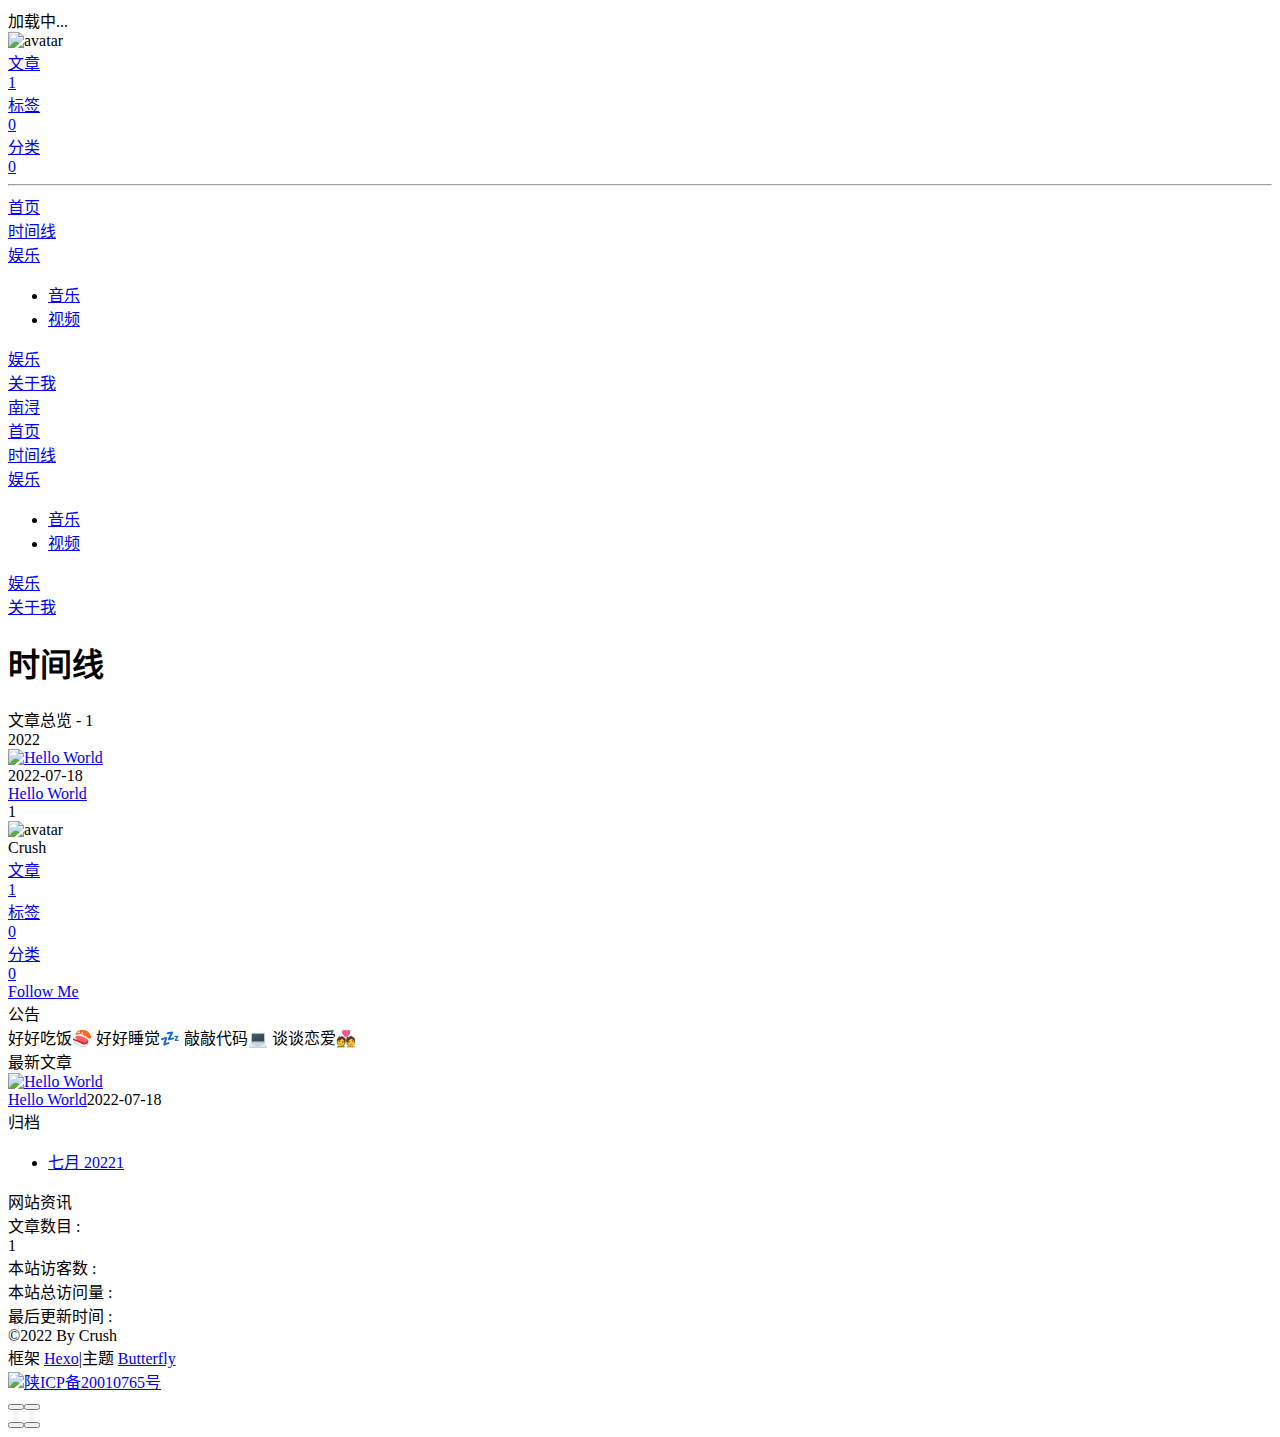
==== archives/index.html @ 68c5a0be "修改网址参数" ====
<!DOCTYPE html><html lang="zh-CN" data-theme="light"><head><meta charset="UTF-8"><meta http-equiv="X-UA-Compatible" content="IE=edge"><meta name="viewport" content="width=device-width, initial-scale=1.0, maximum-scale=1.0, user-scalable=no"><title>时间线 | 南浔</title><meta name="author" content="Crush"><meta name="copyright" content="Crush"><meta name="format-detection" content="telephone=no"><meta name="theme-color" content="#ffffff"><meta property="og:type" content="website">
<meta property="og:title" content="时间线">
<meta property="og:url" content="https://crush2020.github.io/archives/index.html">
<meta property="og:site_name" content="南浔">
<meta property="og:locale" content="zh_CN">
<meta property="og:image" content="https://crush2020.github.io/img/user.jpg">
<meta property="article:author" content="Crush">
<meta name="twitter:card" content="summary">
<meta name="twitter:image" content="https://crush2020.github.io/img/user.jpg"><link rel="shortcut icon" href="/crush.github.io/img/favicon.png"><link rel="canonical" href="https://crush2020.github.io/archives/"><link rel="preconnect" href="//cdn.jsdelivr.net"/><link rel="preconnect" href="//busuanzi.ibruce.info"/><link rel="stylesheet" href="/crush.github.io/css/index.css"><link rel="stylesheet" href="https://cdn.jsdelivr.net/npm/@fortawesome/fontawesome-free/css/all.min.css" media="print" onload="this.media='all'"><link rel="stylesheet" href="https://cdn.jsdelivr.net/npm/@fancyapps/ui/dist/fancybox.min.css" media="print" onload="this.media='all'"><script>const GLOBAL_CONFIG = { 
  root: '/crush.github.io/',
  algolia: undefined,
  localSearch: undefined,
  translate: undefined,
  noticeOutdate: undefined,
  highlight: {"plugin":"highlighjs","highlightCopy":true,"highlightLang":true,"highlightHeightLimit":false},
  copy: {
    success: '复制成功',
    error: '复制错误',
    noSupport: '浏览器不支持'
  },
  relativeDate: {
    homepage: false,
    post: false
  },
  runtime: '',
  date_suffix: {
    just: '刚刚',
    min: '分钟前',
    hour: '小时前',
    day: '天前',
    month: '个月前'
  },
  copyright: undefined,
  lightbox: 'fancybox',
  Snackbar: undefined,
  source: {
    justifiedGallery: {
      js: 'https://cdn.jsdelivr.net/npm/flickr-justified-gallery/dist/fjGallery.min.js',
      css: 'https://cdn.jsdelivr.net/npm/flickr-justified-gallery/dist/fjGallery.min.css'
    }
  },
  isPhotoFigcaption: false,
  islazyload: false,
  isAnchor: false
}</script><script id="config-diff">var GLOBAL_CONFIG_SITE = {
  title: '时间线',
  isPost: false,
  isHome: false,
  isHighlightShrink: false,
  isToc: false,
  postUpdate: '2022-07-19 15:09:48'
}</script><noscript><style type="text/css">
  #nav {
    opacity: 1
  }
  .justified-gallery img {
    opacity: 1
  }

  #recent-posts time,
  #post-meta time {
    display: inline !important
  }
</style></noscript><script>(win=>{
    win.saveToLocal = {
      set: function setWithExpiry(key, value, ttl) {
        if (ttl === 0) return
        const now = new Date()
        const expiryDay = ttl * 86400000
        const item = {
          value: value,
          expiry: now.getTime() + expiryDay,
        }
        localStorage.setItem(key, JSON.stringify(item))
      },

      get: function getWithExpiry(key) {
        const itemStr = localStorage.getItem(key)

        if (!itemStr) {
          return undefined
        }
        const item = JSON.parse(itemStr)
        const now = new Date()

        if (now.getTime() > item.expiry) {
          localStorage.removeItem(key)
          return undefined
        }
        return item.value
      }
    }
  
    win.getScript = url => new Promise((resolve, reject) => {
      const script = document.createElement('script')
      script.src = url
      script.async = true
      script.onerror = reject
      script.onload = script.onreadystatechange = function() {
        const loadState = this.readyState
        if (loadState && loadState !== 'loaded' && loadState !== 'complete') return
        script.onload = script.onreadystatechange = null
        resolve()
      }
      document.head.appendChild(script)
    })
  
      win.activateDarkMode = function () {
        document.documentElement.setAttribute('data-theme', 'dark')
        if (document.querySelector('meta[name="theme-color"]') !== null) {
          document.querySelector('meta[name="theme-color"]').setAttribute('content', '#0d0d0d')
        }
      }
      win.activateLightMode = function () {
        document.documentElement.setAttribute('data-theme', 'light')
        if (document.querySelector('meta[name="theme-color"]') !== null) {
          document.querySelector('meta[name="theme-color"]').setAttribute('content', '#ffffff')
        }
      }
      const t = saveToLocal.get('theme')
    
          if (t === 'dark') activateDarkMode()
          else if (t === 'light') activateLightMode()
        
      const asideStatus = saveToLocal.get('aside-status')
      if (asideStatus !== undefined) {
        if (asideStatus === 'hide') {
          document.documentElement.classList.add('hide-aside')
        } else {
          document.documentElement.classList.remove('hide-aside')
        }
      }
    
    const detectApple = () => {
      if(/iPad|iPhone|iPod|Macintosh/.test(navigator.userAgent)){
        document.documentElement.classList.add('apple')
      }
    }
    detectApple()
    })(window)</script><meta name="generator" content="Hexo 6.2.0"></head><body><div id="loading-box"><div class="loading-left-bg"></div><div class="loading-right-bg"></div><div class="spinner-box"><div class="configure-border-1"><div class="configure-core"></div></div><div class="configure-border-2"><div class="configure-core"></div></div><div class="loading-word">加载中...</div></div></div><div id="web_bg"></div><div id="sidebar"><div id="menu-mask"></div><div id="sidebar-menus"><div class="avatar-img is-center"><img src="/crush.github.io/img/user.jpg" onerror="onerror=null;src='/img/friend_404.gif'" alt="avatar"/></div><div class="sidebar-site-data site-data is-center"><a href="/crush.github.io/archives/"><div class="headline">文章</div><div class="length-num">1</div></a><a href="/crush.github.io/tags/"><div class="headline">标签</div><div class="length-num">0</div></a><a href="/crush.github.io/categories/"><div class="headline">分类</div><div class="length-num">0</div></a></div><hr/><div class="menus_items"><div class="menus_item"><a class="site-page" href="/crush.github.io/"><i class="fa-fw fas fa-home"></i><span> 首页</span></a></div><div class="menus_item"><a class="site-page" href="/crush.github.io/archives/"><i class="fa-fw fas fa-archive"></i><span> 时间线</span></a></div><div class="menus_item"><a class="site-page group" href="javascript:void(0);"><i class="fa-fw fas fa-list"></i><span> 娱乐</span><i class="fas fa-chevron-down"></i></a><ul class="menus_item_child"><li><a class="site-page child" href="/crush.github.io/music/"><i class="fa-fw fas fa-music"></i><span> 音乐</span></a></li><li><a class="site-page child" href="/crush.github.io/movies/"><i class="fa-fw fas fa-video"></i><span> 视频</span></a></li></ul></div><div class="menus_item"><a class="site-page" href="/crush.github.io/link/"><i class="fa-fw fas fa-link"></i><span> 娱乐</span></a></div><div class="menus_item"><a class="site-page" href="/crush.github.io/about/"><i class="fa-fw fas fa-heart"></i><span> 关于我</span></a></div></div></div></div><div class="page" id="body-wrap"><header class="not-home-page" id="page-header" style="background-image: url('/crush.github.io/img/back.jpg')"><nav id="nav"><span id="blog_name"><a id="site-name" href="/crush.github.io/">南浔</a></span><div id="menus"><div class="menus_items"><div class="menus_item"><a class="site-page" href="/crush.github.io/"><i class="fa-fw fas fa-home"></i><span> 首页</span></a></div><div class="menus_item"><a class="site-page" href="/crush.github.io/archives/"><i class="fa-fw fas fa-archive"></i><span> 时间线</span></a></div><div class="menus_item"><a class="site-page group" href="javascript:void(0);"><i class="fa-fw fas fa-list"></i><span> 娱乐</span><i class="fas fa-chevron-down"></i></a><ul class="menus_item_child"><li><a class="site-page child" href="/crush.github.io/music/"><i class="fa-fw fas fa-music"></i><span> 音乐</span></a></li><li><a class="site-page child" href="/crush.github.io/movies/"><i class="fa-fw fas fa-video"></i><span> 视频</span></a></li></ul></div><div class="menus_item"><a class="site-page" href="/crush.github.io/link/"><i class="fa-fw fas fa-link"></i><span> 娱乐</span></a></div><div class="menus_item"><a class="site-page" href="/crush.github.io/about/"><i class="fa-fw fas fa-heart"></i><span> 关于我</span></a></div></div><div id="toggle-menu"><a class="site-page"><i class="fas fa-bars fa-fw"></i></a></div></div></nav><div id="page-site-info"><h1 id="site-title">时间线</h1></div></header><main class="layout" id="content-inner"><div id="archive"><div class="article-sort-title">文章总览 - 1</div><div class="article-sort"><div class="article-sort-item year">2022</div><div class="article-sort-item"><a class="article-sort-item-img" href="/crush.github.io/2022/07/18/hello-world/" title="Hello World"><img src="/crush.github.io/img/back.jpg" alt="Hello World" onerror="this.onerror=null;this.src='/crush.github.io/img/404.jpg'"></a><div class="article-sort-item-info"><div class="article-sort-item-time"><i class="far fa-calendar-alt"></i><time class="post-meta-date-created" datetime="2022-07-18T08:01:32.953Z" title="发表于 2022-07-18 16:01:32">2022-07-18</time></div><a class="article-sort-item-title" href="/crush.github.io/2022/07/18/hello-world/" title="Hello World">Hello World</a></div></div></div><nav id="pagination"><div class="pagination"><span class="page-number current">1</span></div></nav></div><div class="aside-content" id="aside-content"><div class="card-widget card-info"><div class="is-center"><div class="avatar-img"><img src="/crush.github.io/img/user.jpg" onerror="this.onerror=null;this.src='/crush.github.io/img/friend_404.gif'" alt="avatar"/></div><div class="author-info__name">Crush</div><div class="author-info__description"></div></div><div class="card-info-data site-data is-center"><a href="/crush.github.io/archives/"><div class="headline">文章</div><div class="length-num">1</div></a><a href="/crush.github.io/tags/"><div class="headline">标签</div><div class="length-num">0</div></a><a href="/crush.github.io/categories/"><div class="headline">分类</div><div class="length-num">0</div></a></div><a id="card-info-btn" target="_blank" rel="noopener" href="https://github.com/crush2020"><i class="fab fa-github"></i><span>Follow Me</span></a></div><div class="card-widget card-announcement"><div class="item-headline"><i class="fas fa-bullhorn fa-shake"></i><span>公告</span></div><div class="announcement_content">好好吃饭🍣 好好睡觉💤 敲敲代码💻 谈谈恋爱💑</div></div><div class="sticky_layout"><div class="card-widget card-recent-post"><div class="item-headline"><i class="fas fa-history"></i><span>最新文章</span></div><div class="aside-list"><div class="aside-list-item"><a class="thumbnail" href="/crush.github.io/2022/07/18/hello-world/" title="Hello World"><img src="/crush.github.io/img/back.jpg" onerror="this.onerror=null;this.src='/crush.github.io/img/404.jpg'" alt="Hello World"/></a><div class="content"><a class="title" href="/crush.github.io/2022/07/18/hello-world/" title="Hello World">Hello World</a><time datetime="2022-07-18T08:01:32.953Z" title="发表于 2022-07-18 16:01:32">2022-07-18</time></div></div></div></div><div class="card-widget card-archives"><div class="item-headline"><i class="fas fa-archive"></i><span>归档</span></div><ul class="card-archive-list"><li class="card-archive-list-item"><a class="card-archive-list-link" href="/crush.github.io/archives/2022/07/"><span class="card-archive-list-date">七月 2022</span><span class="card-archive-list-count">1</span></a></li></ul></div><div class="card-widget card-webinfo"><div class="item-headline"><i class="fas fa-chart-line"></i><span>网站资讯</span></div><div class="webinfo"><div class="webinfo-item"><div class="item-name">文章数目 :</div><div class="item-count">1</div></div><div class="webinfo-item"><div class="item-name">本站访客数 :</div><div class="item-count" id="busuanzi_value_site_uv"><i class="fa-solid fa-spinner fa-spin"></i></div></div><div class="webinfo-item"><div class="item-name">本站总访问量 :</div><div class="item-count" id="busuanzi_value_site_pv"><i class="fa-solid fa-spinner fa-spin"></i></div></div><div class="webinfo-item"><div class="item-name">最后更新时间 :</div><div class="item-count" id="last-push-date" data-lastPushDate="2022-07-19T07:09:48.353Z"><i class="fa-solid fa-spinner fa-spin"></i></div></div></div></div></div></div></main><footer id="footer" style="background-image: url('/crush.github.io/img/back.jpg')"><div id="footer-wrap"><div class="copyright">&copy;2022 By Crush</div><div class="framework-info"><span>框架 </span><a target="_blank" rel="noopener" href="https://hexo.io">Hexo</a><span class="footer-separator">|</span><span>主题 </span><a target="_blank" rel="noopener" href="https://github.com/jerryc127/hexo-theme-butterfly">Butterfly</a></div><div class="footer_custom_text"><a target="_blank" rel="noopener" href="https://beian.miit.gov.cn/#/Integrated/index"><img class="icp-icon" src="https://g.csdnimg.cn/common/csdn-footer/images/badge.png"><span>陕ICP备20010765号</span></a></div></div></footer></div><div id="rightside"><div id="rightside-config-hide"><button id="darkmode" type="button" title="浅色和深色模式转换"><i class="fas fa-adjust"></i></button><button id="hide-aside-btn" type="button" title="单栏和双栏切换"><i class="fas fa-arrows-alt-h"></i></button></div><div id="rightside-config-show"><button id="rightside_config" type="button" title="设置"><i class="fas fa-cog fa-spin"></i></button><button id="go-up" type="button" title="回到顶部"><i class="fas fa-arrow-up"></i></button></div></div><div><script src="/crush.github.io/js/utils.js"></script><script src="/crush.github.io/js/main.js"></script><script src="https://cdn.jsdelivr.net/npm/@fancyapps/ui/dist/fancybox.umd.min.js"></script><script>var preloader = {
  endLoading: () => {
    document.body.style.overflow = 'auto';
    document.getElementById('loading-box').classList.add("loaded")
  },
  initLoading: () => {
    document.body.style.overflow = '';
    document.getElementById('loading-box').classList.remove("loaded")

  }
}
window.addEventListener('load',preloader.endLoading())</script><div class="js-pjax"></div><script id="click-show-text" src="https://cdn.jsdelivr.net/npm/butterfly-extsrc/dist/click-show-text.min.js" data-mobile="false" data-text="哈哈哈,嘻嘻嘻,嘤嘤嘤,嗡嗡嗡,喵喵喵" data-fontsize="15px" data-random="false" async="async"></script><script async data-pjax src="//busuanzi.ibruce.info/busuanzi/2.3/busuanzi.pure.mini.js"></script></div></body></html>
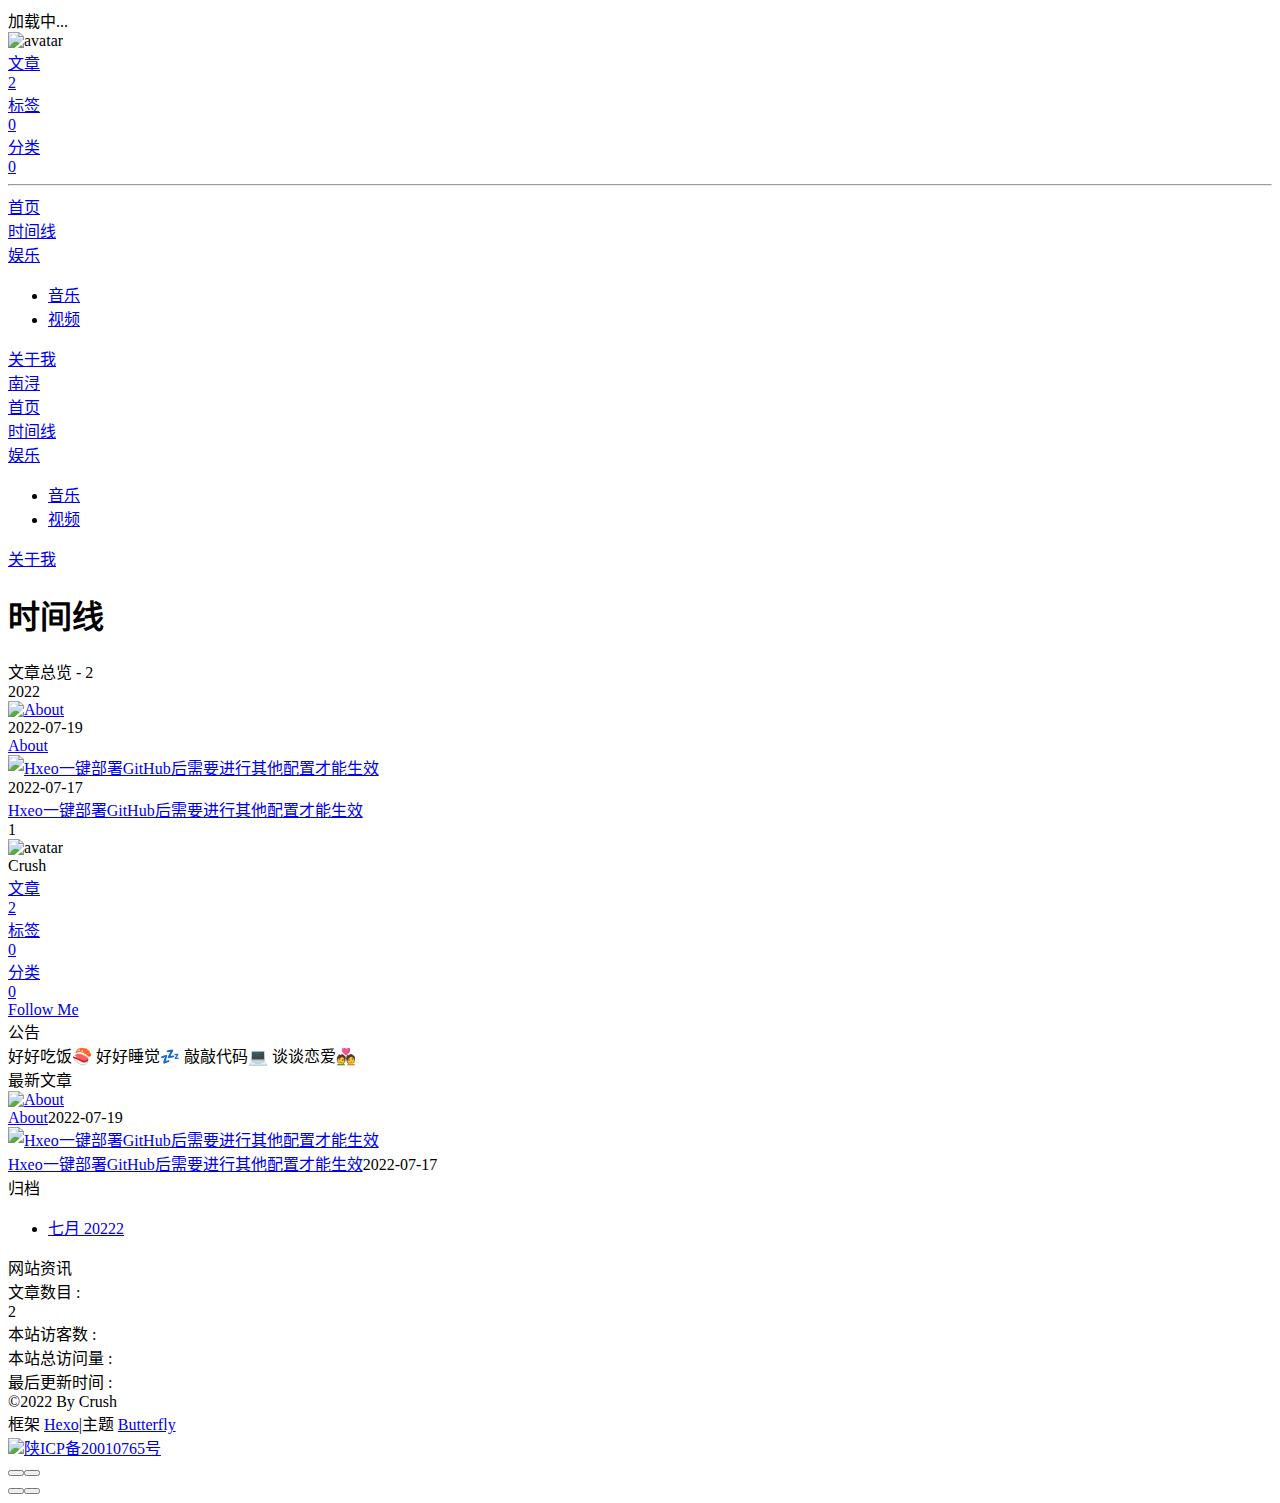
==== commit f573ad17: "修改网址参数" ====
--- a/archives/index.html
+++ b/archives/index.html
@@ -48,7 +48,7 @@
   isHome: false,
   isHighlightShrink: false,
   isToc: false,
-  postUpdate: '2022-07-19 15:09:48'
+  postUpdate: '2022-07-20 14:26:34'
 }</script><noscript><style type="text/css">
   #nav {
     opacity: 1
@@ -137,7 +137,7 @@
       }
     }
     detectApple()
-    })(window)</script><meta name="generator" content="Hexo 6.2.0"></head><body><div id="loading-box"><div class="loading-left-bg"></div><div class="loading-right-bg"></div><div class="spinner-box"><div class="configure-border-1"><div class="configure-core"></div></div><div class="configure-border-2"><div class="configure-core"></div></div><div class="loading-word">加载中...</div></div></div><div id="web_bg"></div><div id="sidebar"><div id="menu-mask"></div><div id="sidebar-menus"><div class="avatar-img is-center"><img src="/crush.github.io/img/user.jpg" onerror="onerror=null;src='/img/friend_404.gif'" alt="avatar"/></div><div class="sidebar-site-data site-data is-center"><a href="/crush.github.io/archives/"><div class="headline">文章</div><div class="length-num">1</div></a><a href="/crush.github.io/tags/"><div class="headline">标签</div><div class="length-num">0</div></a><a href="/crush.github.io/categories/"><div class="headline">分类</div><div class="length-num">0</div></a></div><hr/><div class="menus_items"><div class="menus_item"><a class="site-page" href="/crush.github.io/"><i class="fa-fw fas fa-home"></i><span> 首页</span></a></div><div class="menus_item"><a class="site-page" href="/crush.github.io/archives/"><i class="fa-fw fas fa-archive"></i><span> 时间线</span></a></div><div class="menus_item"><a class="site-page group" href="javascript:void(0);"><i class="fa-fw fas fa-list"></i><span> 娱乐</span><i class="fas fa-chevron-down"></i></a><ul class="menus_item_child"><li><a class="site-page child" href="/crush.github.io/music/"><i class="fa-fw fas fa-music"></i><span> 音乐</span></a></li><li><a class="site-page child" href="/crush.github.io/movies/"><i class="fa-fw fas fa-video"></i><span> 视频</span></a></li></ul></div><div class="menus_item"><a class="site-page" href="/crush.github.io/link/"><i class="fa-fw fas fa-link"></i><span> 娱乐</span></a></div><div class="menus_item"><a class="site-page" href="/crush.github.io/about/"><i class="fa-fw fas fa-heart"></i><span> 关于我</span></a></div></div></div></div><div class="page" id="body-wrap"><header class="not-home-page" id="page-header" style="background-image: url('/crush.github.io/img/back.jpg')"><nav id="nav"><span id="blog_name"><a id="site-name" href="/crush.github.io/">南浔</a></span><div id="menus"><div class="menus_items"><div class="menus_item"><a class="site-page" href="/crush.github.io/"><i class="fa-fw fas fa-home"></i><span> 首页</span></a></div><div class="menus_item"><a class="site-page" href="/crush.github.io/archives/"><i class="fa-fw fas fa-archive"></i><span> 时间线</span></a></div><div class="menus_item"><a class="site-page group" href="javascript:void(0);"><i class="fa-fw fas fa-list"></i><span> 娱乐</span><i class="fas fa-chevron-down"></i></a><ul class="menus_item_child"><li><a class="site-page child" href="/crush.github.io/music/"><i class="fa-fw fas fa-music"></i><span> 音乐</span></a></li><li><a class="site-page child" href="/crush.github.io/movies/"><i class="fa-fw fas fa-video"></i><span> 视频</span></a></li></ul></div><div class="menus_item"><a class="site-page" href="/crush.github.io/link/"><i class="fa-fw fas fa-link"></i><span> 娱乐</span></a></div><div class="menus_item"><a class="site-page" href="/crush.github.io/about/"><i class="fa-fw fas fa-heart"></i><span> 关于我</span></a></div></div><div id="toggle-menu"><a class="site-page"><i class="fas fa-bars fa-fw"></i></a></div></div></nav><div id="page-site-info"><h1 id="site-title">时间线</h1></div></header><main class="layout" id="content-inner"><div id="archive"><div class="article-sort-title">文章总览 - 1</div><div class="article-sort"><div class="article-sort-item year">2022</div><div class="article-sort-item"><a class="article-sort-item-img" href="/crush.github.io/2022/07/18/hello-world/" title="Hello World"><img src="/crush.github.io/img/back.jpg" alt="Hello World" onerror="this.onerror=null;this.src='/crush.github.io/img/404.jpg'"></a><div class="article-sort-item-info"><div class="article-sort-item-time"><i class="far fa-calendar-alt"></i><time class="post-meta-date-created" datetime="2022-07-18T08:01:32.953Z" title="发表于 2022-07-18 16:01:32">2022-07-18</time></div><a class="article-sort-item-title" href="/crush.github.io/2022/07/18/hello-world/" title="Hello World">Hello World</a></div></div></div><nav id="pagination"><div class="pagination"><span class="page-number current">1</span></div></nav></div><div class="aside-content" id="aside-content"><div class="card-widget card-info"><div class="is-center"><div class="avatar-img"><img src="/crush.github.io/img/user.jpg" onerror="this.onerror=null;this.src='/crush.github.io/img/friend_404.gif'" alt="avatar"/></div><div class="author-info__name">Crush</div><div class="author-info__description"></div></div><div class="card-info-data site-data is-center"><a href="/crush.github.io/archives/"><div class="headline">文章</div><div class="length-num">1</div></a><a href="/crush.github.io/tags/"><div class="headline">标签</div><div class="length-num">0</div></a><a href="/crush.github.io/categories/"><div class="headline">分类</div><div class="length-num">0</div></a></div><a id="card-info-btn" target="_blank" rel="noopener" href="https://github.com/crush2020"><i class="fab fa-github"></i><span>Follow Me</span></a></div><div class="card-widget card-announcement"><div class="item-headline"><i class="fas fa-bullhorn fa-shake"></i><span>公告</span></div><div class="announcement_content">好好吃饭🍣 好好睡觉💤 敲敲代码💻 谈谈恋爱💑</div></div><div class="sticky_layout"><div class="card-widget card-recent-post"><div class="item-headline"><i class="fas fa-history"></i><span>最新文章</span></div><div class="aside-list"><div class="aside-list-item"><a class="thumbnail" href="/crush.github.io/2022/07/18/hello-world/" title="Hello World"><img src="/crush.github.io/img/back.jpg" onerror="this.onerror=null;this.src='/crush.github.io/img/404.jpg'" alt="Hello World"/></a><div class="content"><a class="title" href="/crush.github.io/2022/07/18/hello-world/" title="Hello World">Hello World</a><time datetime="2022-07-18T08:01:32.953Z" title="发表于 2022-07-18 16:01:32">2022-07-18</time></div></div></div></div><div class="card-widget card-archives"><div class="item-headline"><i class="fas fa-archive"></i><span>归档</span></div><ul class="card-archive-list"><li class="card-archive-list-item"><a class="card-archive-list-link" href="/crush.github.io/archives/2022/07/"><span class="card-archive-list-date">七月 2022</span><span class="card-archive-list-count">1</span></a></li></ul></div><div class="card-widget card-webinfo"><div class="item-headline"><i class="fas fa-chart-line"></i><span>网站资讯</span></div><div class="webinfo"><div class="webinfo-item"><div class="item-name">文章数目 :</div><div class="item-count">1</div></div><div class="webinfo-item"><div class="item-name">本站访客数 :</div><div class="item-count" id="busuanzi_value_site_uv"><i class="fa-solid fa-spinner fa-spin"></i></div></div><div class="webinfo-item"><div class="item-name">本站总访问量 :</div><div class="item-count" id="busuanzi_value_site_pv"><i class="fa-solid fa-spinner fa-spin"></i></div></div><div class="webinfo-item"><div class="item-name">最后更新时间 :</div><div class="item-count" id="last-push-date" data-lastPushDate="2022-07-19T07:09:48.353Z"><i class="fa-solid fa-spinner fa-spin"></i></div></div></div></div></div></div></main><footer id="footer" style="background-image: url('/crush.github.io/img/back.jpg')"><div id="footer-wrap"><div class="copyright">&copy;2022 By Crush</div><div class="framework-info"><span>框架 </span><a target="_blank" rel="noopener" href="https://hexo.io">Hexo</a><span class="footer-separator">|</span><span>主题 </span><a target="_blank" rel="noopener" href="https://github.com/jerryc127/hexo-theme-butterfly">Butterfly</a></div><div class="footer_custom_text"><a target="_blank" rel="noopener" href="https://beian.miit.gov.cn/#/Integrated/index"><img class="icp-icon" src="https://g.csdnimg.cn/common/csdn-footer/images/badge.png"><span>陕ICP备20010765号</span></a></div></div></footer></div><div id="rightside"><div id="rightside-config-hide"><button id="darkmode" type="button" title="浅色和深色模式转换"><i class="fas fa-adjust"></i></button><button id="hide-aside-btn" type="button" title="单栏和双栏切换"><i class="fas fa-arrows-alt-h"></i></button></div><div id="rightside-config-show"><button id="rightside_config" type="button" title="设置"><i class="fas fa-cog fa-spin"></i></button><button id="go-up" type="button" title="回到顶部"><i class="fas fa-arrow-up"></i></button></div></div><div><script src="/crush.github.io/js/utils.js"></script><script src="/crush.github.io/js/main.js"></script><script src="https://cdn.jsdelivr.net/npm/@fancyapps/ui/dist/fancybox.umd.min.js"></script><script>var preloader = {
+    })(window)</script><meta name="generator" content="Hexo 6.2.0"></head><body><div id="loading-box"><div class="loading-left-bg"></div><div class="loading-right-bg"></div><div class="spinner-box"><div class="configure-border-1"><div class="configure-core"></div></div><div class="configure-border-2"><div class="configure-core"></div></div><div class="loading-word">加载中...</div></div></div><div id="web_bg"></div><div id="sidebar"><div id="menu-mask"></div><div id="sidebar-menus"><div class="avatar-img is-center"><img src="/crush.github.io/img/user.jpg" onerror="onerror=null;src='/img/friend_404.gif'" alt="avatar"/></div><div class="sidebar-site-data site-data is-center"><a href="/crush.github.io/archives/"><div class="headline">文章</div><div class="length-num">2</div></a><a href="/crush.github.io/tags/"><div class="headline">标签</div><div class="length-num">0</div></a><a href="/crush.github.io/categories/"><div class="headline">分类</div><div class="length-num">0</div></a></div><hr/><div class="menus_items"><div class="menus_item"><a class="site-page" href="/crush.github.io/"><i class="fa-fw fas fa-home"></i><span> 首页</span></a></div><div class="menus_item"><a class="site-page" href="/crush.github.io/archives/"><i class="fa-fw fas fa-archive"></i><span> 时间线</span></a></div><div class="menus_item"><a class="site-page group" href="javascript:void(0);"><i class="fa-fw fas fa-list"></i><span> 娱乐</span><i class="fas fa-chevron-down"></i></a><ul class="menus_item_child"><li><a class="site-page child" href="/crush.github.io/music/"><i class="fa-fw fas fa-music"></i><span> 音乐</span></a></li><li><a class="site-page child" href="/crush.github.io/movies/"><i class="fa-fw fas fa-video"></i><span> 视频</span></a></li></ul></div><div class="menus_item"><a class="site-page" href="/crush.github.io/about/"><i class="fa-fw fas fa-heart"></i><span> 关于我</span></a></div></div></div></div><div class="page" id="body-wrap"><header class="not-home-page" id="page-header" style="background-image: url('/crush.github.io/img/back.jpg')"><nav id="nav"><span id="blog_name"><a id="site-name" href="/crush.github.io/">南浔</a></span><div id="menus"><div class="menus_items"><div class="menus_item"><a class="site-page" href="/crush.github.io/"><i class="fa-fw fas fa-home"></i><span> 首页</span></a></div><div class="menus_item"><a class="site-page" href="/crush.github.io/archives/"><i class="fa-fw fas fa-archive"></i><span> 时间线</span></a></div><div class="menus_item"><a class="site-page group" href="javascript:void(0);"><i class="fa-fw fas fa-list"></i><span> 娱乐</span><i class="fas fa-chevron-down"></i></a><ul class="menus_item_child"><li><a class="site-page child" href="/crush.github.io/music/"><i class="fa-fw fas fa-music"></i><span> 音乐</span></a></li><li><a class="site-page child" href="/crush.github.io/movies/"><i class="fa-fw fas fa-video"></i><span> 视频</span></a></li></ul></div><div class="menus_item"><a class="site-page" href="/crush.github.io/about/"><i class="fa-fw fas fa-heart"></i><span> 关于我</span></a></div></div><div id="toggle-menu"><a class="site-page"><i class="fas fa-bars fa-fw"></i></a></div></div></nav><div id="page-site-info"><h1 id="site-title">时间线</h1></div></header><main class="layout" id="content-inner"><div id="archive"><div class="article-sort-title">文章总览 - 2</div><div class="article-sort"><div class="article-sort-item year">2022</div><div class="article-sort-item"><a class="article-sort-item-img" href="/crush.github.io/2022/07/19/About/" title="About"><img src="/crush.github.io/img/back.jpg" alt="About" onerror="this.onerror=null;this.src='/crush.github.io/img/404.jpg'"></a><div class="article-sort-item-info"><div class="article-sort-item-time"><i class="far fa-calendar-alt"></i><time class="post-meta-date-created" datetime="2022-07-19T07:36:34.000Z" title="发表于 2022-07-19 15:36:34">2022-07-19</time></div><a class="article-sort-item-title" href="/crush.github.io/2022/07/19/About/" title="About">About</a></div></div><div class="article-sort-item"><a class="article-sort-item-img" href="/crush.github.io/2022/07/17/GitHubPages/" title="Hxeo一键部署GitHub后需要进行其他配置才能生效"><img src="/crush.github.io/img/back.jpg" alt="Hxeo一键部署GitHub后需要进行其他配置才能生效" onerror="this.onerror=null;this.src='/crush.github.io/img/404.jpg'"></a><div class="article-sort-item-info"><div class="article-sort-item-time"><i class="far fa-calendar-alt"></i><time class="post-meta-date-created" datetime="2022-07-17T07:36:34.000Z" title="发表于 2022-07-17 15:36:34">2022-07-17</time></div><a class="article-sort-item-title" href="/crush.github.io/2022/07/17/GitHubPages/" title="Hxeo一键部署GitHub后需要进行其他配置才能生效">Hxeo一键部署GitHub后需要进行其他配置才能生效</a></div></div></div><nav id="pagination"><div class="pagination"><span class="page-number current">1</span></div></nav></div><div class="aside-content" id="aside-content"><div class="card-widget card-info"><div class="is-center"><div class="avatar-img"><img src="/crush.github.io/img/user.jpg" onerror="this.onerror=null;this.src='/crush.github.io/img/friend_404.gif'" alt="avatar"/></div><div class="author-info__name">Crush</div><div class="author-info__description"></div></div><div class="card-info-data site-data is-center"><a href="/crush.github.io/archives/"><div class="headline">文章</div><div class="length-num">2</div></a><a href="/crush.github.io/tags/"><div class="headline">标签</div><div class="length-num">0</div></a><a href="/crush.github.io/categories/"><div class="headline">分类</div><div class="length-num">0</div></a></div><a id="card-info-btn" target="_blank" rel="noopener" href="https://github.com/crush2020"><i class="fab fa-github"></i><span>Follow Me</span></a></div><div class="card-widget card-announcement"><div class="item-headline"><i class="fas fa-bullhorn fa-shake"></i><span>公告</span></div><div class="announcement_content">好好吃饭🍣 好好睡觉💤 敲敲代码💻 谈谈恋爱💑</div></div><div class="sticky_layout"><div class="card-widget card-recent-post"><div class="item-headline"><i class="fas fa-history"></i><span>最新文章</span></div><div class="aside-list"><div class="aside-list-item"><a class="thumbnail" href="/crush.github.io/2022/07/19/About/" title="About"><img src="/crush.github.io/img/back.jpg" onerror="this.onerror=null;this.src='/crush.github.io/img/404.jpg'" alt="About"/></a><div class="content"><a class="title" href="/crush.github.io/2022/07/19/About/" title="About">About</a><time datetime="2022-07-19T07:36:34.000Z" title="发表于 2022-07-19 15:36:34">2022-07-19</time></div></div><div class="aside-list-item"><a class="thumbnail" href="/crush.github.io/2022/07/17/GitHubPages/" title="Hxeo一键部署GitHub后需要进行其他配置才能生效"><img src="/crush.github.io/img/back.jpg" onerror="this.onerror=null;this.src='/crush.github.io/img/404.jpg'" alt="Hxeo一键部署GitHub后需要进行其他配置才能生效"/></a><div class="content"><a class="title" href="/crush.github.io/2022/07/17/GitHubPages/" title="Hxeo一键部署GitHub后需要进行其他配置才能生效">Hxeo一键部署GitHub后需要进行其他配置才能生效</a><time datetime="2022-07-17T07:36:34.000Z" title="发表于 2022-07-17 15:36:34">2022-07-17</time></div></div></div></div><div class="card-widget card-archives"><div class="item-headline"><i class="fas fa-archive"></i><span>归档</span></div><ul class="card-archive-list"><li class="card-archive-list-item"><a class="card-archive-list-link" href="/crush.github.io/archives/2022/07/"><span class="card-archive-list-date">七月 2022</span><span class="card-archive-list-count">2</span></a></li></ul></div><div class="card-widget card-webinfo"><div class="item-headline"><i class="fas fa-chart-line"></i><span>网站资讯</span></div><div class="webinfo"><div class="webinfo-item"><div class="item-name">文章数目 :</div><div class="item-count">2</div></div><div class="webinfo-item"><div class="item-name">本站访客数 :</div><div class="item-count" id="busuanzi_value_site_uv"><i class="fa-solid fa-spinner fa-spin"></i></div></div><div class="webinfo-item"><div class="item-name">本站总访问量 :</div><div class="item-count" id="busuanzi_value_site_pv"><i class="fa-solid fa-spinner fa-spin"></i></div></div><div class="webinfo-item"><div class="item-name">最后更新时间 :</div><div class="item-count" id="last-push-date" data-lastPushDate="2022-07-20T06:26:34.016Z"><i class="fa-solid fa-spinner fa-spin"></i></div></div></div></div></div></div></main><footer id="footer" style="background-image: url('/crush.github.io/img/back.jpg')"><div id="footer-wrap"><div class="copyright">&copy;2022 By Crush</div><div class="framework-info"><span>框架 </span><a target="_blank" rel="noopener" href="https://hexo.io">Hexo</a><span class="footer-separator">|</span><span>主题 </span><a target="_blank" rel="noopener" href="https://github.com/jerryc127/hexo-theme-butterfly">Butterfly</a></div><div class="footer_custom_text"><a target="_blank" rel="noopener" href="https://beian.miit.gov.cn/#/Integrated/index"><img class="icp-icon" src="https://g.csdnimg.cn/common/csdn-footer/images/badge.png"><span>陕ICP备20010765号</span></a></div></div></footer></div><div id="rightside"><div id="rightside-config-hide"><button id="darkmode" type="button" title="浅色和深色模式转换"><i class="fas fa-adjust"></i></button><button id="hide-aside-btn" type="button" title="单栏和双栏切换"><i class="fas fa-arrows-alt-h"></i></button></div><div id="rightside-config-show"><button id="rightside_config" type="button" title="设置"><i class="fas fa-cog fa-spin"></i></button><button id="go-up" type="button" title="回到顶部"><i class="fas fa-arrow-up"></i></button></div></div><div><script src="/crush.github.io/js/utils.js"></script><script src="/crush.github.io/js/main.js"></script><script src="https://cdn.jsdelivr.net/npm/@fancyapps/ui/dist/fancybox.umd.min.js"></script><script>var preloader = {
   endLoading: () => {
     document.body.style.overflow = 'auto';
     document.getElementById('loading-box').classList.add("loaded")
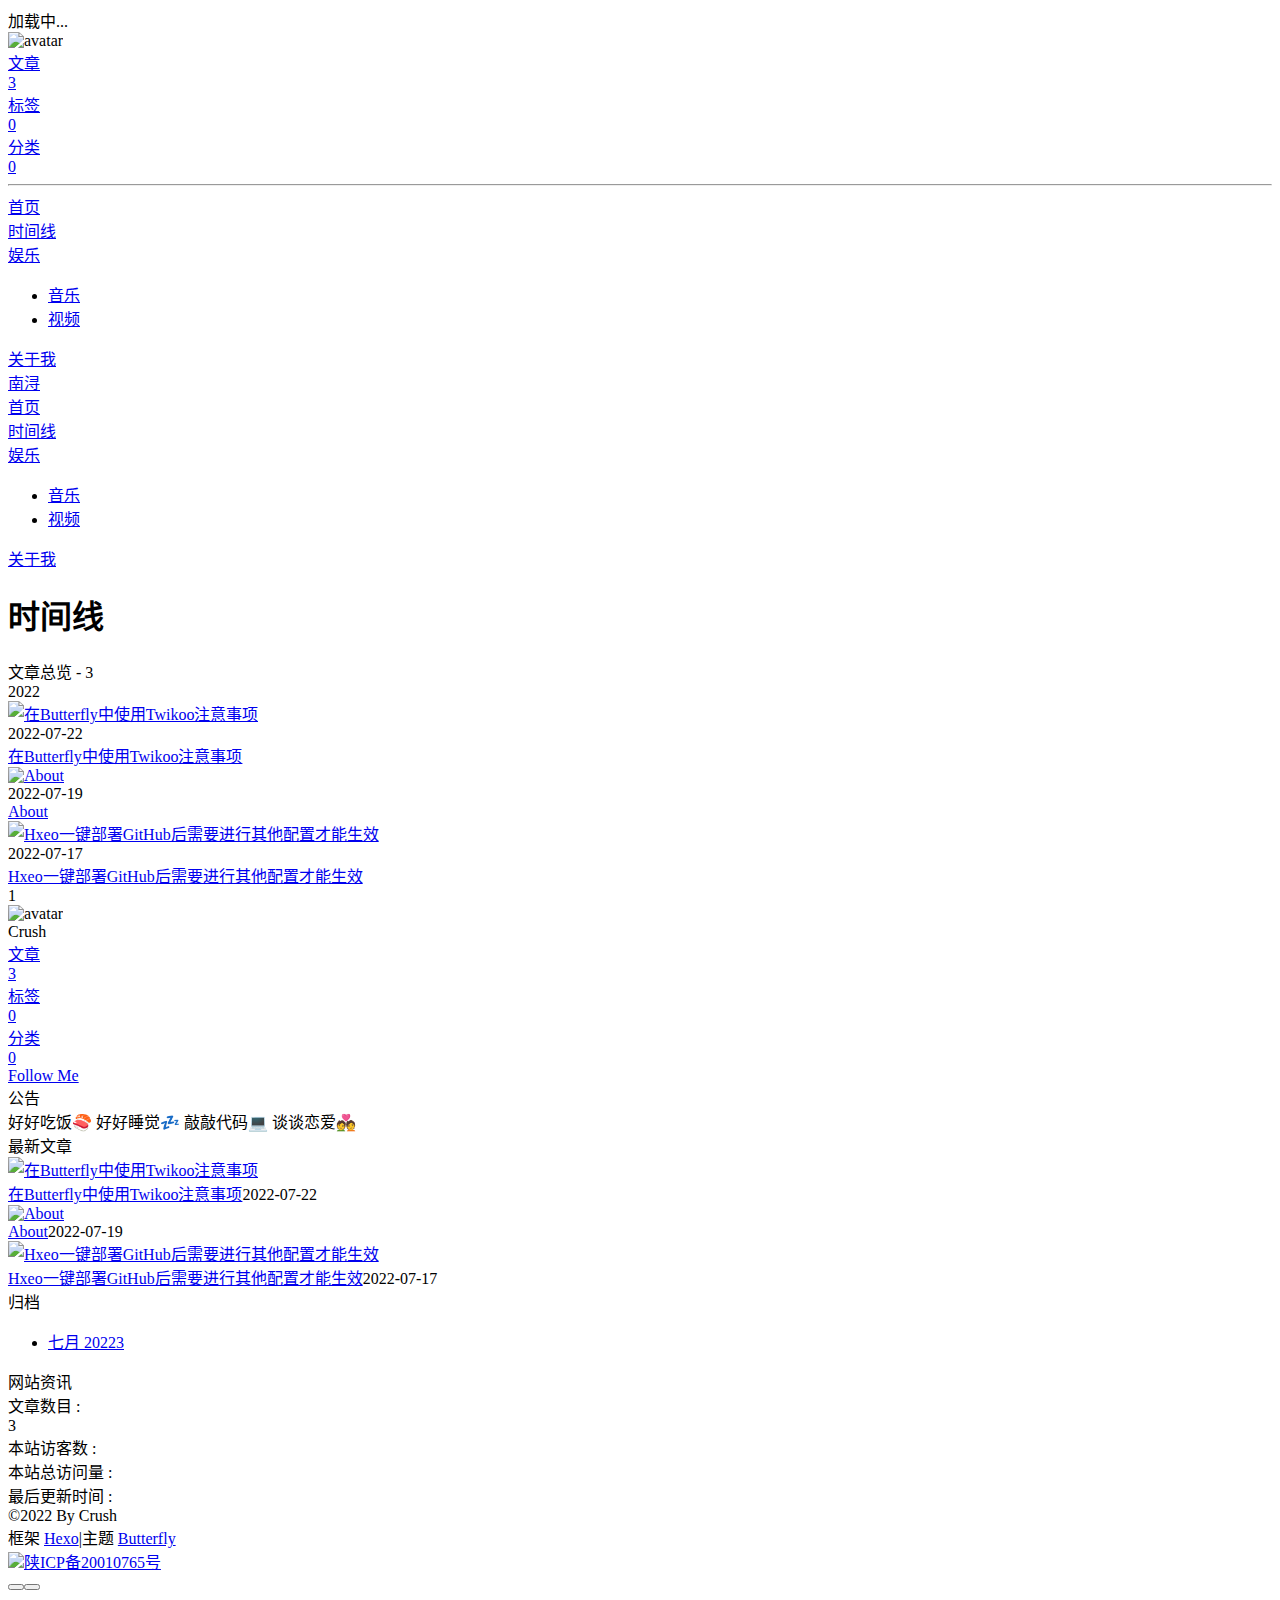
==== commit 0c446b67: "更新文章" ====
--- a/archives/index.html
+++ b/archives/index.html
@@ -48,7 +48,7 @@
   isHome: false,
   isHighlightShrink: false,
   isToc: false,
-  postUpdate: '2022-07-20 14:26:34'
+  postUpdate: '2022-07-22 11:01:15'
 }</script><noscript><style type="text/css">
   #nav {
     opacity: 1
@@ -137,7 +137,7 @@
       }
     }
     detectApple()
-    })(window)</script><meta name="generator" content="Hexo 6.2.0"></head><body><div id="loading-box"><div class="loading-left-bg"></div><div class="loading-right-bg"></div><div class="spinner-box"><div class="configure-border-1"><div class="configure-core"></div></div><div class="configure-border-2"><div class="configure-core"></div></div><div class="loading-word">加载中...</div></div></div><div id="web_bg"></div><div id="sidebar"><div id="menu-mask"></div><div id="sidebar-menus"><div class="avatar-img is-center"><img src="/crush.github.io/img/user.jpg" onerror="onerror=null;src='/img/friend_404.gif'" alt="avatar"/></div><div class="sidebar-site-data site-data is-center"><a href="/crush.github.io/archives/"><div class="headline">文章</div><div class="length-num">2</div></a><a href="/crush.github.io/tags/"><div class="headline">标签</div><div class="length-num">0</div></a><a href="/crush.github.io/categories/"><div class="headline">分类</div><div class="length-num">0</div></a></div><hr/><div class="menus_items"><div class="menus_item"><a class="site-page" href="/crush.github.io/"><i class="fa-fw fas fa-home"></i><span> 首页</span></a></div><div class="menus_item"><a class="site-page" href="/crush.github.io/archives/"><i class="fa-fw fas fa-archive"></i><span> 时间线</span></a></div><div class="menus_item"><a class="site-page group" href="javascript:void(0);"><i class="fa-fw fas fa-list"></i><span> 娱乐</span><i class="fas fa-chevron-down"></i></a><ul class="menus_item_child"><li><a class="site-page child" href="/crush.github.io/music/"><i class="fa-fw fas fa-music"></i><span> 音乐</span></a></li><li><a class="site-page child" href="/crush.github.io/movies/"><i class="fa-fw fas fa-video"></i><span> 视频</span></a></li></ul></div><div class="menus_item"><a class="site-page" href="/crush.github.io/about/"><i class="fa-fw fas fa-heart"></i><span> 关于我</span></a></div></div></div></div><div class="page" id="body-wrap"><header class="not-home-page" id="page-header" style="background-image: url('/crush.github.io/img/back.jpg')"><nav id="nav"><span id="blog_name"><a id="site-name" href="/crush.github.io/">南浔</a></span><div id="menus"><div class="menus_items"><div class="menus_item"><a class="site-page" href="/crush.github.io/"><i class="fa-fw fas fa-home"></i><span> 首页</span></a></div><div class="menus_item"><a class="site-page" href="/crush.github.io/archives/"><i class="fa-fw fas fa-archive"></i><span> 时间线</span></a></div><div class="menus_item"><a class="site-page group" href="javascript:void(0);"><i class="fa-fw fas fa-list"></i><span> 娱乐</span><i class="fas fa-chevron-down"></i></a><ul class="menus_item_child"><li><a class="site-page child" href="/crush.github.io/music/"><i class="fa-fw fas fa-music"></i><span> 音乐</span></a></li><li><a class="site-page child" href="/crush.github.io/movies/"><i class="fa-fw fas fa-video"></i><span> 视频</span></a></li></ul></div><div class="menus_item"><a class="site-page" href="/crush.github.io/about/"><i class="fa-fw fas fa-heart"></i><span> 关于我</span></a></div></div><div id="toggle-menu"><a class="site-page"><i class="fas fa-bars fa-fw"></i></a></div></div></nav><div id="page-site-info"><h1 id="site-title">时间线</h1></div></header><main class="layout" id="content-inner"><div id="archive"><div class="article-sort-title">文章总览 - 2</div><div class="article-sort"><div class="article-sort-item year">2022</div><div class="article-sort-item"><a class="article-sort-item-img" href="/crush.github.io/2022/07/19/About/" title="About"><img src="/crush.github.io/img/back.jpg" alt="About" onerror="this.onerror=null;this.src='/crush.github.io/img/404.jpg'"></a><div class="article-sort-item-info"><div class="article-sort-item-time"><i class="far fa-calendar-alt"></i><time class="post-meta-date-created" datetime="2022-07-19T07:36:34.000Z" title="发表于 2022-07-19 15:36:34">2022-07-19</time></div><a class="article-sort-item-title" href="/crush.github.io/2022/07/19/About/" title="About">About</a></div></div><div class="article-sort-item"><a class="article-sort-item-img" href="/crush.github.io/2022/07/17/GitHubPages/" title="Hxeo一键部署GitHub后需要进行其他配置才能生效"><img src="/crush.github.io/img/back.jpg" alt="Hxeo一键部署GitHub后需要进行其他配置才能生效" onerror="this.onerror=null;this.src='/crush.github.io/img/404.jpg'"></a><div class="article-sort-item-info"><div class="article-sort-item-time"><i class="far fa-calendar-alt"></i><time class="post-meta-date-created" datetime="2022-07-17T07:36:34.000Z" title="发表于 2022-07-17 15:36:34">2022-07-17</time></div><a class="article-sort-item-title" href="/crush.github.io/2022/07/17/GitHubPages/" title="Hxeo一键部署GitHub后需要进行其他配置才能生效">Hxeo一键部署GitHub后需要进行其他配置才能生效</a></div></div></div><nav id="pagination"><div class="pagination"><span class="page-number current">1</span></div></nav></div><div class="aside-content" id="aside-content"><div class="card-widget card-info"><div class="is-center"><div class="avatar-img"><img src="/crush.github.io/img/user.jpg" onerror="this.onerror=null;this.src='/crush.github.io/img/friend_404.gif'" alt="avatar"/></div><div class="author-info__name">Crush</div><div class="author-info__description"></div></div><div class="card-info-data site-data is-center"><a href="/crush.github.io/archives/"><div class="headline">文章</div><div class="length-num">2</div></a><a href="/crush.github.io/tags/"><div class="headline">标签</div><div class="length-num">0</div></a><a href="/crush.github.io/categories/"><div class="headline">分类</div><div class="length-num">0</div></a></div><a id="card-info-btn" target="_blank" rel="noopener" href="https://github.com/crush2020"><i class="fab fa-github"></i><span>Follow Me</span></a></div><div class="card-widget card-announcement"><div class="item-headline"><i class="fas fa-bullhorn fa-shake"></i><span>公告</span></div><div class="announcement_content">好好吃饭🍣 好好睡觉💤 敲敲代码💻 谈谈恋爱💑</div></div><div class="sticky_layout"><div class="card-widget card-recent-post"><div class="item-headline"><i class="fas fa-history"></i><span>最新文章</span></div><div class="aside-list"><div class="aside-list-item"><a class="thumbnail" href="/crush.github.io/2022/07/19/About/" title="About"><img src="/crush.github.io/img/back.jpg" onerror="this.onerror=null;this.src='/crush.github.io/img/404.jpg'" alt="About"/></a><div class="content"><a class="title" href="/crush.github.io/2022/07/19/About/" title="About">About</a><time datetime="2022-07-19T07:36:34.000Z" title="发表于 2022-07-19 15:36:34">2022-07-19</time></div></div><div class="aside-list-item"><a class="thumbnail" href="/crush.github.io/2022/07/17/GitHubPages/" title="Hxeo一键部署GitHub后需要进行其他配置才能生效"><img src="/crush.github.io/img/back.jpg" onerror="this.onerror=null;this.src='/crush.github.io/img/404.jpg'" alt="Hxeo一键部署GitHub后需要进行其他配置才能生效"/></a><div class="content"><a class="title" href="/crush.github.io/2022/07/17/GitHubPages/" title="Hxeo一键部署GitHub后需要进行其他配置才能生效">Hxeo一键部署GitHub后需要进行其他配置才能生效</a><time datetime="2022-07-17T07:36:34.000Z" title="发表于 2022-07-17 15:36:34">2022-07-17</time></div></div></div></div><div class="card-widget card-archives"><div class="item-headline"><i class="fas fa-archive"></i><span>归档</span></div><ul class="card-archive-list"><li class="card-archive-list-item"><a class="card-archive-list-link" href="/crush.github.io/archives/2022/07/"><span class="card-archive-list-date">七月 2022</span><span class="card-archive-list-count">2</span></a></li></ul></div><div class="card-widget card-webinfo"><div class="item-headline"><i class="fas fa-chart-line"></i><span>网站资讯</span></div><div class="webinfo"><div class="webinfo-item"><div class="item-name">文章数目 :</div><div class="item-count">2</div></div><div class="webinfo-item"><div class="item-name">本站访客数 :</div><div class="item-count" id="busuanzi_value_site_uv"><i class="fa-solid fa-spinner fa-spin"></i></div></div><div class="webinfo-item"><div class="item-name">本站总访问量 :</div><div class="item-count" id="busuanzi_value_site_pv"><i class="fa-solid fa-spinner fa-spin"></i></div></div><div class="webinfo-item"><div class="item-name">最后更新时间 :</div><div class="item-count" id="last-push-date" data-lastPushDate="2022-07-20T06:26:34.016Z"><i class="fa-solid fa-spinner fa-spin"></i></div></div></div></div></div></div></main><footer id="footer" style="background-image: url('/crush.github.io/img/back.jpg')"><div id="footer-wrap"><div class="copyright">&copy;2022 By Crush</div><div class="framework-info"><span>框架 </span><a target="_blank" rel="noopener" href="https://hexo.io">Hexo</a><span class="footer-separator">|</span><span>主题 </span><a target="_blank" rel="noopener" href="https://github.com/jerryc127/hexo-theme-butterfly">Butterfly</a></div><div class="footer_custom_text"><a target="_blank" rel="noopener" href="https://beian.miit.gov.cn/#/Integrated/index"><img class="icp-icon" src="https://g.csdnimg.cn/common/csdn-footer/images/badge.png"><span>陕ICP备20010765号</span></a></div></div></footer></div><div id="rightside"><div id="rightside-config-hide"><button id="darkmode" type="button" title="浅色和深色模式转换"><i class="fas fa-adjust"></i></button><button id="hide-aside-btn" type="button" title="单栏和双栏切换"><i class="fas fa-arrows-alt-h"></i></button></div><div id="rightside-config-show"><button id="rightside_config" type="button" title="设置"><i class="fas fa-cog fa-spin"></i></button><button id="go-up" type="button" title="回到顶部"><i class="fas fa-arrow-up"></i></button></div></div><div><script src="/crush.github.io/js/utils.js"></script><script src="/crush.github.io/js/main.js"></script><script src="https://cdn.jsdelivr.net/npm/@fancyapps/ui/dist/fancybox.umd.min.js"></script><script>var preloader = {
+    })(window)</script><meta name="generator" content="Hexo 6.2.0"></head><body><div id="loading-box"><div class="loading-left-bg"></div><div class="loading-right-bg"></div><div class="spinner-box"><div class="configure-border-1"><div class="configure-core"></div></div><div class="configure-border-2"><div class="configure-core"></div></div><div class="loading-word">加载中...</div></div></div><div id="web_bg"></div><div id="sidebar"><div id="menu-mask"></div><div id="sidebar-menus"><div class="avatar-img is-center"><img src="/crush.github.io/img/user.jpg" onerror="onerror=null;src='/img/friend_404.gif'" alt="avatar"/></div><div class="sidebar-site-data site-data is-center"><a href="/crush.github.io/archives/"><div class="headline">文章</div><div class="length-num">3</div></a><a href="/crush.github.io/tags/"><div class="headline">标签</div><div class="length-num">0</div></a><a href="/crush.github.io/categories/"><div class="headline">分类</div><div class="length-num">0</div></a></div><hr/><div class="menus_items"><div class="menus_item"><a class="site-page" href="/crush.github.io/"><i class="fa-fw fas fa-home"></i><span> 首页</span></a></div><div class="menus_item"><a class="site-page" href="/crush.github.io/archives/"><i class="fa-fw fas fa-archive"></i><span> 时间线</span></a></div><div class="menus_item"><a class="site-page group" href="javascript:void(0);"><i class="fa-fw fas fa-list"></i><span> 娱乐</span><i class="fas fa-chevron-down"></i></a><ul class="menus_item_child"><li><a class="site-page child" href="/crush.github.io/music/"><i class="fa-fw fas fa-music"></i><span> 音乐</span></a></li><li><a class="site-page child" href="/crush.github.io/movies/"><i class="fa-fw fas fa-video"></i><span> 视频</span></a></li></ul></div><div class="menus_item"><a class="site-page" href="/crush.github.io/about/"><i class="fa-fw fas fa-heart"></i><span> 关于我</span></a></div></div></div></div><div class="page" id="body-wrap"><header class="not-home-page" id="page-header" style="background-image: url('/crush.github.io/img/back.jpg')"><nav id="nav"><span id="blog_name"><a id="site-name" href="/crush.github.io/">南浔</a></span><div id="menus"><div class="menus_items"><div class="menus_item"><a class="site-page" href="/crush.github.io/"><i class="fa-fw fas fa-home"></i><span> 首页</span></a></div><div class="menus_item"><a class="site-page" href="/crush.github.io/archives/"><i class="fa-fw fas fa-archive"></i><span> 时间线</span></a></div><div class="menus_item"><a class="site-page group" href="javascript:void(0);"><i class="fa-fw fas fa-list"></i><span> 娱乐</span><i class="fas fa-chevron-down"></i></a><ul class="menus_item_child"><li><a class="site-page child" href="/crush.github.io/music/"><i class="fa-fw fas fa-music"></i><span> 音乐</span></a></li><li><a class="site-page child" href="/crush.github.io/movies/"><i class="fa-fw fas fa-video"></i><span> 视频</span></a></li></ul></div><div class="menus_item"><a class="site-page" href="/crush.github.io/about/"><i class="fa-fw fas fa-heart"></i><span> 关于我</span></a></div></div><div id="toggle-menu"><a class="site-page"><i class="fas fa-bars fa-fw"></i></a></div></div></nav><div id="page-site-info"><h1 id="site-title">时间线</h1></div></header><main class="layout" id="content-inner"><div id="archive"><div class="article-sort-title">文章总览 - 3</div><div class="article-sort"><div class="article-sort-item year">2022</div><div class="article-sort-item"><a class="article-sort-item-img" href="/crush.github.io/2022/07/22/butterflyUseTwikoo/" title="在Butterfly中使用Twikoo注意事项"><img src="/crush.github.io/img/back.jpg" alt="在Butterfly中使用Twikoo注意事项" onerror="this.onerror=null;this.src='/crush.github.io/img/404.jpg'"></a><div class="article-sort-item-info"><div class="article-sort-item-time"><i class="far fa-calendar-alt"></i><time class="post-meta-date-created" datetime="2022-07-22T07:36:34.000Z" title="发表于 2022-07-22 15:36:34">2022-07-22</time></div><a class="article-sort-item-title" href="/crush.github.io/2022/07/22/butterflyUseTwikoo/" title="在Butterfly中使用Twikoo注意事项">在Butterfly中使用Twikoo注意事项</a></div></div><div class="article-sort-item"><a class="article-sort-item-img" href="/crush.github.io/2022/07/19/About/" title="About"><img src="/crush.github.io/img/back.jpg" alt="About" onerror="this.onerror=null;this.src='/crush.github.io/img/404.jpg'"></a><div class="article-sort-item-info"><div class="article-sort-item-time"><i class="far fa-calendar-alt"></i><time class="post-meta-date-created" datetime="2022-07-19T07:36:34.000Z" title="发表于 2022-07-19 15:36:34">2022-07-19</time></div><a class="article-sort-item-title" href="/crush.github.io/2022/07/19/About/" title="About">About</a></div></div><div class="article-sort-item"><a class="article-sort-item-img" href="/crush.github.io/2022/07/17/GitHubPages/" title="Hxeo一键部署GitHub后需要进行其他配置才能生效"><img src="/crush.github.io/img/back.jpg" alt="Hxeo一键部署GitHub后需要进行其他配置才能生效" onerror="this.onerror=null;this.src='/crush.github.io/img/404.jpg'"></a><div class="article-sort-item-info"><div class="article-sort-item-time"><i class="far fa-calendar-alt"></i><time class="post-meta-date-created" datetime="2022-07-17T07:36:34.000Z" title="发表于 2022-07-17 15:36:34">2022-07-17</time></div><a class="article-sort-item-title" href="/crush.github.io/2022/07/17/GitHubPages/" title="Hxeo一键部署GitHub后需要进行其他配置才能生效">Hxeo一键部署GitHub后需要进行其他配置才能生效</a></div></div></div><nav id="pagination"><div class="pagination"><span class="page-number current">1</span></div></nav></div><div class="aside-content" id="aside-content"><div class="card-widget card-info"><div class="is-center"><div class="avatar-img"><img src="/crush.github.io/img/user.jpg" onerror="this.onerror=null;this.src='/crush.github.io/img/friend_404.gif'" alt="avatar"/></div><div class="author-info__name">Crush</div><div class="author-info__description"></div></div><div class="card-info-data site-data is-center"><a href="/crush.github.io/archives/"><div class="headline">文章</div><div class="length-num">3</div></a><a href="/crush.github.io/tags/"><div class="headline">标签</div><div class="length-num">0</div></a><a href="/crush.github.io/categories/"><div class="headline">分类</div><div class="length-num">0</div></a></div><a id="card-info-btn" target="_blank" rel="noopener" href="https://github.com/crush2020"><i class="fab fa-github"></i><span>Follow Me</span></a></div><div class="card-widget card-announcement"><div class="item-headline"><i class="fas fa-bullhorn fa-shake"></i><span>公告</span></div><div class="announcement_content">好好吃饭🍣 好好睡觉💤 敲敲代码💻 谈谈恋爱💑</div></div><div class="sticky_layout"><div class="card-widget card-recent-post"><div class="item-headline"><i class="fas fa-history"></i><span>最新文章</span></div><div class="aside-list"><div class="aside-list-item"><a class="thumbnail" href="/crush.github.io/2022/07/22/butterflyUseTwikoo/" title="在Butterfly中使用Twikoo注意事项"><img src="/crush.github.io/img/back.jpg" onerror="this.onerror=null;this.src='/crush.github.io/img/404.jpg'" alt="在Butterfly中使用Twikoo注意事项"/></a><div class="content"><a class="title" href="/crush.github.io/2022/07/22/butterflyUseTwikoo/" title="在Butterfly中使用Twikoo注意事项">在Butterfly中使用Twikoo注意事项</a><time datetime="2022-07-22T07:36:34.000Z" title="发表于 2022-07-22 15:36:34">2022-07-22</time></div></div><div class="aside-list-item"><a class="thumbnail" href="/crush.github.io/2022/07/19/About/" title="About"><img src="/crush.github.io/img/back.jpg" onerror="this.onerror=null;this.src='/crush.github.io/img/404.jpg'" alt="About"/></a><div class="content"><a class="title" href="/crush.github.io/2022/07/19/About/" title="About">About</a><time datetime="2022-07-19T07:36:34.000Z" title="发表于 2022-07-19 15:36:34">2022-07-19</time></div></div><div class="aside-list-item"><a class="thumbnail" href="/crush.github.io/2022/07/17/GitHubPages/" title="Hxeo一键部署GitHub后需要进行其他配置才能生效"><img src="/crush.github.io/img/back.jpg" onerror="this.onerror=null;this.src='/crush.github.io/img/404.jpg'" alt="Hxeo一键部署GitHub后需要进行其他配置才能生效"/></a><div class="content"><a class="title" href="/crush.github.io/2022/07/17/GitHubPages/" title="Hxeo一键部署GitHub后需要进行其他配置才能生效">Hxeo一键部署GitHub后需要进行其他配置才能生效</a><time datetime="2022-07-17T07:36:34.000Z" title="发表于 2022-07-17 15:36:34">2022-07-17</time></div></div></div></div><div class="card-widget card-archives"><div class="item-headline"><i class="fas fa-archive"></i><span>归档</span></div><ul class="card-archive-list"><li class="card-archive-list-item"><a class="card-archive-list-link" href="/crush.github.io/archives/2022/07/"><span class="card-archive-list-date">七月 2022</span><span class="card-archive-list-count">3</span></a></li></ul></div><div class="card-widget card-webinfo"><div class="item-headline"><i class="fas fa-chart-line"></i><span>网站资讯</span></div><div class="webinfo"><div class="webinfo-item"><div class="item-name">文章数目 :</div><div class="item-count">3</div></div><div class="webinfo-item"><div class="item-name">本站访客数 :</div><div class="item-count" id="busuanzi_value_site_uv"><i class="fa-solid fa-spinner fa-spin"></i></div></div><div class="webinfo-item"><div class="item-name">本站总访问量 :</div><div class="item-count" id="busuanzi_value_site_pv"><i class="fa-solid fa-spinner fa-spin"></i></div></div><div class="webinfo-item"><div class="item-name">最后更新时间 :</div><div class="item-count" id="last-push-date" data-lastPushDate="2022-07-22T03:01:15.699Z"><i class="fa-solid fa-spinner fa-spin"></i></div></div></div></div></div></div></main><footer id="footer" style="background-image: url('/crush.github.io/img/back.jpg')"><div id="footer-wrap"><div class="copyright">&copy;2022 By Crush</div><div class="framework-info"><span>框架 </span><a target="_blank" rel="noopener" href="https://hexo.io">Hexo</a><span class="footer-separator">|</span><span>主题 </span><a target="_blank" rel="noopener" href="https://github.com/jerryc127/hexo-theme-butterfly">Butterfly</a></div><div class="footer_custom_text"><a target="_blank" rel="noopener" href="https://beian.miit.gov.cn/#/Integrated/index"><img class="icp-icon" src="https://g.csdnimg.cn/common/csdn-footer/images/badge.png"><span>陕ICP备20010765号</span></a></div></div></footer></div><div id="rightside"><div id="rightside-config-hide"><button id="darkmode" type="button" title="浅色和深色模式转换"><i class="fas fa-adjust"></i></button><button id="hide-aside-btn" type="button" title="单栏和双栏切换"><i class="fas fa-arrows-alt-h"></i></button></div><div id="rightside-config-show"><button id="rightside_config" type="button" title="设置"><i class="fas fa-cog fa-spin"></i></button><button id="go-up" type="button" title="回到顶部"><i class="fas fa-arrow-up"></i></button></div></div><div><script src="/crush.github.io/js/utils.js"></script><script src="/crush.github.io/js/main.js"></script><script src="https://cdn.jsdelivr.net/npm/@fancyapps/ui/dist/fancybox.umd.min.js"></script><script>var preloader = {
   endLoading: () => {
     document.body.style.overflow = 'auto';
     document.getElementById('loading-box').classList.add("loaded")
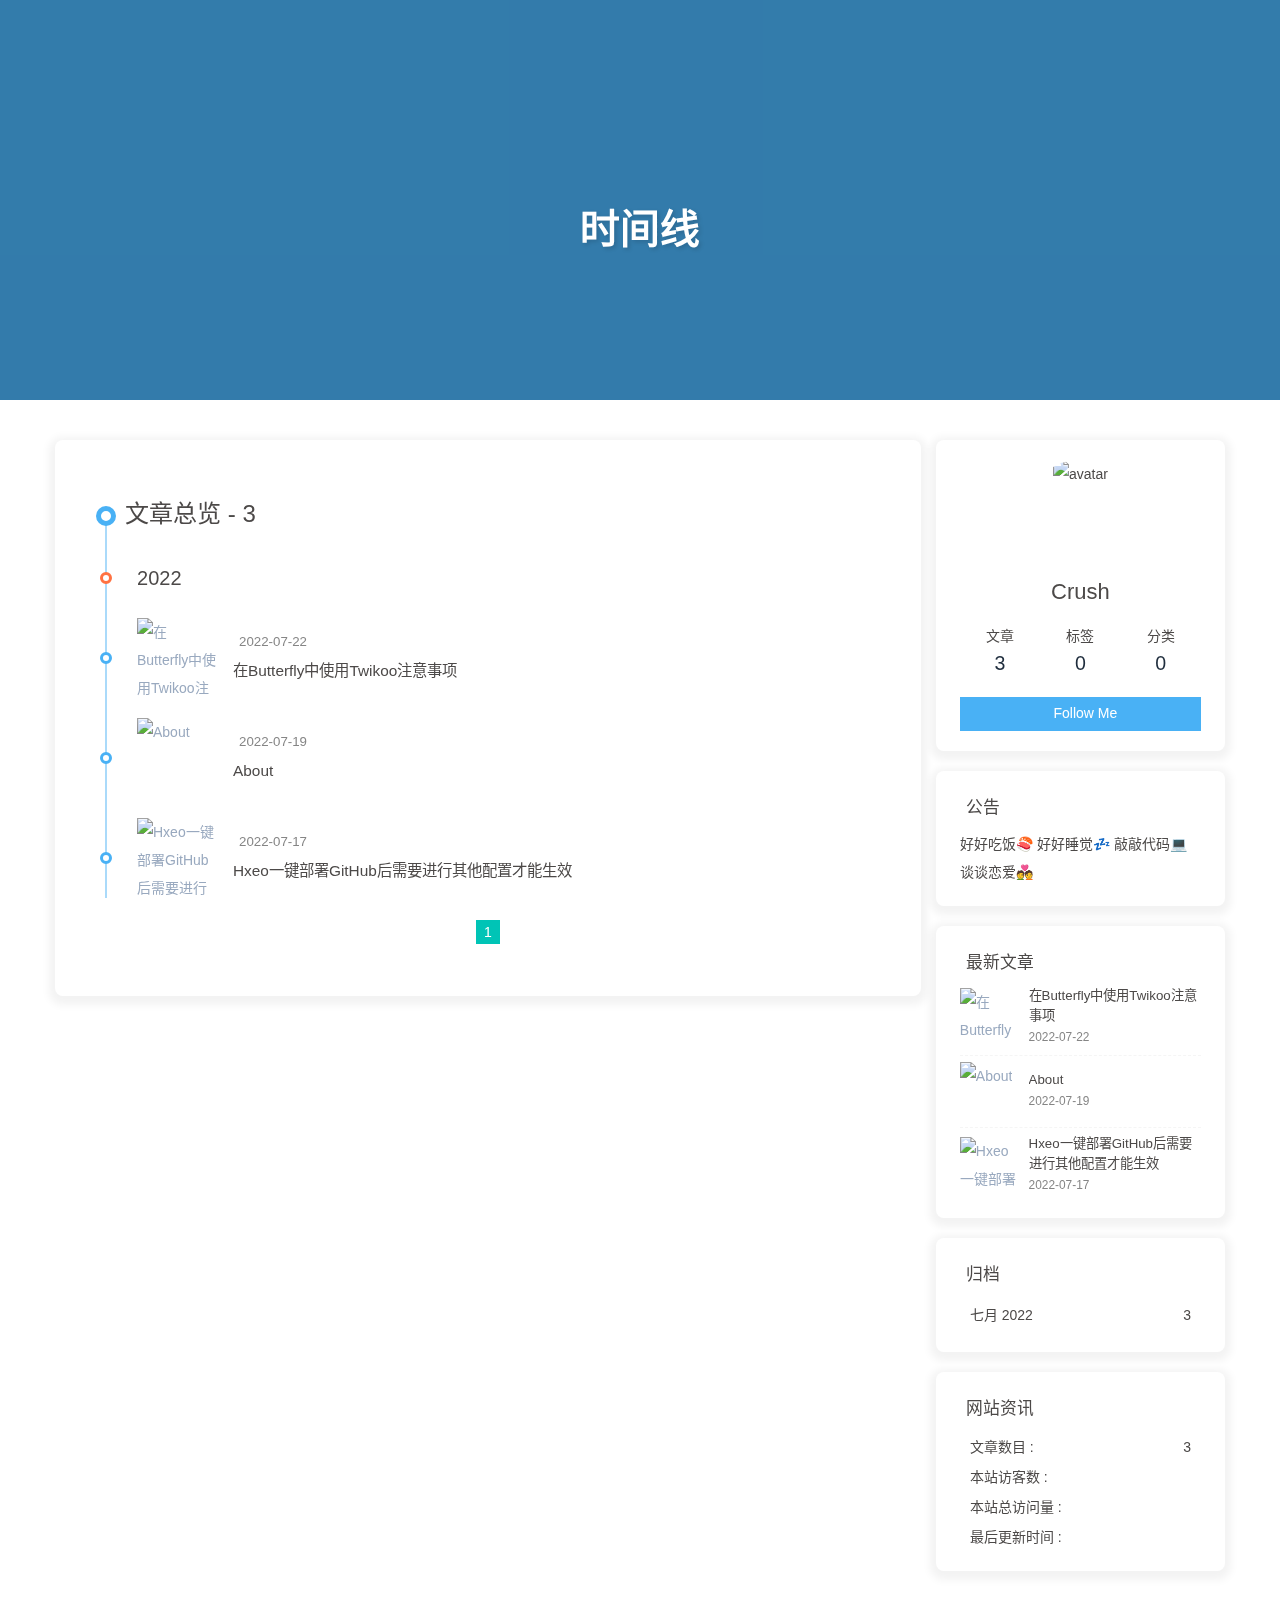
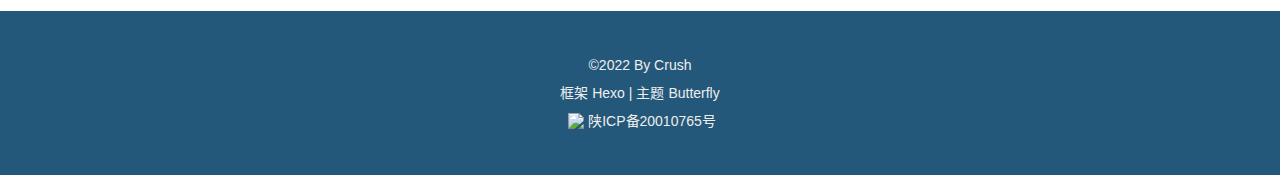
==== commit 68931b37: "更新文章" ====
--- a/archives/index.html
+++ b/archives/index.html
@@ -1,13 +1,13 @@
 <!DOCTYPE html><html lang="zh-CN" data-theme="light"><head><meta charset="UTF-8"><meta http-equiv="X-UA-Compatible" content="IE=edge"><meta name="viewport" content="width=device-width, initial-scale=1.0, maximum-scale=1.0, user-scalable=no"><title>时间线 | 南浔</title><meta name="author" content="Crush"><meta name="copyright" content="Crush"><meta name="format-detection" content="telephone=no"><meta name="theme-color" content="#ffffff"><meta property="og:type" content="website">
 <meta property="og:title" content="时间线">
-<meta property="og:url" content="https://crush2020.github.io/archives/index.html">
+<meta property="og:url" content="https://hexo.xuejianblog.com/archives/index.html">
 <meta property="og:site_name" content="南浔">
 <meta property="og:locale" content="zh_CN">
-<meta property="og:image" content="https://crush2020.github.io/img/user.jpg">
+<meta property="og:image" content="https://hexo.xuejianblog.com/img/user.jpg">
 <meta property="article:author" content="Crush">
 <meta name="twitter:card" content="summary">
-<meta name="twitter:image" content="https://crush2020.github.io/img/user.jpg"><link rel="shortcut icon" href="/crush.github.io/img/favicon.png"><link rel="canonical" href="https://crush2020.github.io/archives/"><link rel="preconnect" href="//cdn.jsdelivr.net"/><link rel="preconnect" href="//busuanzi.ibruce.info"/><link rel="stylesheet" href="/crush.github.io/css/index.css"><link rel="stylesheet" href="https://cdn.jsdelivr.net/npm/@fortawesome/fontawesome-free/css/all.min.css" media="print" onload="this.media='all'"><link rel="stylesheet" href="https://cdn.jsdelivr.net/npm/@fancyapps/ui/dist/fancybox.min.css" media="print" onload="this.media='all'"><script>const GLOBAL_CONFIG = { 
-  root: '/crush.github.io/',
+<meta name="twitter:image" content="https://hexo.xuejianblog.com/img/user.jpg"><link rel="shortcut icon" href="/img/favicon.png"><link rel="canonical" href="https://hexo.xuejianblog.com/archives/"><link rel="preconnect" href="//cdn.jsdelivr.net"/><link rel="preconnect" href="//busuanzi.ibruce.info"/><link rel="stylesheet" href="/css/index.css"><link rel="stylesheet" href="https://cdn.jsdelivr.net/npm/@fortawesome/fontawesome-free/css/all.min.css" media="print" onload="this.media='all'"><link rel="stylesheet" href="https://cdn.jsdelivr.net/npm/@fancyapps/ui/dist/fancybox.min.css" media="print" onload="this.media='all'"><script>const GLOBAL_CONFIG = { 
+  root: '/',
   algolia: undefined,
   localSearch: undefined,
   translate: undefined,
@@ -48,7 +48,7 @@
   isHome: false,
   isHighlightShrink: false,
   isToc: false,
-  postUpdate: '2022-07-22 11:01:15'
+  postUpdate: '2022-07-22 14:11:55'
 }</script><noscript><style type="text/css">
   #nav {
     opacity: 1
@@ -137,7 +137,7 @@
       }
     }
     detectApple()
-    })(window)</script><meta name="generator" content="Hexo 6.2.0"></head><body><div id="loading-box"><div class="loading-left-bg"></div><div class="loading-right-bg"></div><div class="spinner-box"><div class="configure-border-1"><div class="configure-core"></div></div><div class="configure-border-2"><div class="configure-core"></div></div><div class="loading-word">加载中...</div></div></div><div id="web_bg"></div><div id="sidebar"><div id="menu-mask"></div><div id="sidebar-menus"><div class="avatar-img is-center"><img src="/crush.github.io/img/user.jpg" onerror="onerror=null;src='/img/friend_404.gif'" alt="avatar"/></div><div class="sidebar-site-data site-data is-center"><a href="/crush.github.io/archives/"><div class="headline">文章</div><div class="length-num">3</div></a><a href="/crush.github.io/tags/"><div class="headline">标签</div><div class="length-num">0</div></a><a href="/crush.github.io/categories/"><div class="headline">分类</div><div class="length-num">0</div></a></div><hr/><div class="menus_items"><div class="menus_item"><a class="site-page" href="/crush.github.io/"><i class="fa-fw fas fa-home"></i><span> 首页</span></a></div><div class="menus_item"><a class="site-page" href="/crush.github.io/archives/"><i class="fa-fw fas fa-archive"></i><span> 时间线</span></a></div><div class="menus_item"><a class="site-page group" href="javascript:void(0);"><i class="fa-fw fas fa-list"></i><span> 娱乐</span><i class="fas fa-chevron-down"></i></a><ul class="menus_item_child"><li><a class="site-page child" href="/crush.github.io/music/"><i class="fa-fw fas fa-music"></i><span> 音乐</span></a></li><li><a class="site-page child" href="/crush.github.io/movies/"><i class="fa-fw fas fa-video"></i><span> 视频</span></a></li></ul></div><div class="menus_item"><a class="site-page" href="/crush.github.io/about/"><i class="fa-fw fas fa-heart"></i><span> 关于我</span></a></div></div></div></div><div class="page" id="body-wrap"><header class="not-home-page" id="page-header" style="background-image: url('/crush.github.io/img/back.jpg')"><nav id="nav"><span id="blog_name"><a id="site-name" href="/crush.github.io/">南浔</a></span><div id="menus"><div class="menus_items"><div class="menus_item"><a class="site-page" href="/crush.github.io/"><i class="fa-fw fas fa-home"></i><span> 首页</span></a></div><div class="menus_item"><a class="site-page" href="/crush.github.io/archives/"><i class="fa-fw fas fa-archive"></i><span> 时间线</span></a></div><div class="menus_item"><a class="site-page group" href="javascript:void(0);"><i class="fa-fw fas fa-list"></i><span> 娱乐</span><i class="fas fa-chevron-down"></i></a><ul class="menus_item_child"><li><a class="site-page child" href="/crush.github.io/music/"><i class="fa-fw fas fa-music"></i><span> 音乐</span></a></li><li><a class="site-page child" href="/crush.github.io/movies/"><i class="fa-fw fas fa-video"></i><span> 视频</span></a></li></ul></div><div class="menus_item"><a class="site-page" href="/crush.github.io/about/"><i class="fa-fw fas fa-heart"></i><span> 关于我</span></a></div></div><div id="toggle-menu"><a class="site-page"><i class="fas fa-bars fa-fw"></i></a></div></div></nav><div id="page-site-info"><h1 id="site-title">时间线</h1></div></header><main class="layout" id="content-inner"><div id="archive"><div class="article-sort-title">文章总览 - 3</div><div class="article-sort"><div class="article-sort-item year">2022</div><div class="article-sort-item"><a class="article-sort-item-img" href="/crush.github.io/2022/07/22/butterflyUseTwikoo/" title="在Butterfly中使用Twikoo注意事项"><img src="/crush.github.io/img/back.jpg" alt="在Butterfly中使用Twikoo注意事项" onerror="this.onerror=null;this.src='/crush.github.io/img/404.jpg'"></a><div class="article-sort-item-info"><div class="article-sort-item-time"><i class="far fa-calendar-alt"></i><time class="post-meta-date-created" datetime="2022-07-22T07:36:34.000Z" title="发表于 2022-07-22 15:36:34">2022-07-22</time></div><a class="article-sort-item-title" href="/crush.github.io/2022/07/22/butterflyUseTwikoo/" title="在Butterfly中使用Twikoo注意事项">在Butterfly中使用Twikoo注意事项</a></div></div><div class="article-sort-item"><a class="article-sort-item-img" href="/crush.github.io/2022/07/19/About/" title="About"><img src="/crush.github.io/img/back.jpg" alt="About" onerror="this.onerror=null;this.src='/crush.github.io/img/404.jpg'"></a><div class="article-sort-item-info"><div class="article-sort-item-time"><i class="far fa-calendar-alt"></i><time class="post-meta-date-created" datetime="2022-07-19T07:36:34.000Z" title="发表于 2022-07-19 15:36:34">2022-07-19</time></div><a class="article-sort-item-title" href="/crush.github.io/2022/07/19/About/" title="About">About</a></div></div><div class="article-sort-item"><a class="article-sort-item-img" href="/crush.github.io/2022/07/17/GitHubPages/" title="Hxeo一键部署GitHub后需要进行其他配置才能生效"><img src="/crush.github.io/img/back.jpg" alt="Hxeo一键部署GitHub后需要进行其他配置才能生效" onerror="this.onerror=null;this.src='/crush.github.io/img/404.jpg'"></a><div class="article-sort-item-info"><div class="article-sort-item-time"><i class="far fa-calendar-alt"></i><time class="post-meta-date-created" datetime="2022-07-17T07:36:34.000Z" title="发表于 2022-07-17 15:36:34">2022-07-17</time></div><a class="article-sort-item-title" href="/crush.github.io/2022/07/17/GitHubPages/" title="Hxeo一键部署GitHub后需要进行其他配置才能生效">Hxeo一键部署GitHub后需要进行其他配置才能生效</a></div></div></div><nav id="pagination"><div class="pagination"><span class="page-number current">1</span></div></nav></div><div class="aside-content" id="aside-content"><div class="card-widget card-info"><div class="is-center"><div class="avatar-img"><img src="/crush.github.io/img/user.jpg" onerror="this.onerror=null;this.src='/crush.github.io/img/friend_404.gif'" alt="avatar"/></div><div class="author-info__name">Crush</div><div class="author-info__description"></div></div><div class="card-info-data site-data is-center"><a href="/crush.github.io/archives/"><div class="headline">文章</div><div class="length-num">3</div></a><a href="/crush.github.io/tags/"><div class="headline">标签</div><div class="length-num">0</div></a><a href="/crush.github.io/categories/"><div class="headline">分类</div><div class="length-num">0</div></a></div><a id="card-info-btn" target="_blank" rel="noopener" href="https://github.com/crush2020"><i class="fab fa-github"></i><span>Follow Me</span></a></div><div class="card-widget card-announcement"><div class="item-headline"><i class="fas fa-bullhorn fa-shake"></i><span>公告</span></div><div class="announcement_content">好好吃饭🍣 好好睡觉💤 敲敲代码💻 谈谈恋爱💑</div></div><div class="sticky_layout"><div class="card-widget card-recent-post"><div class="item-headline"><i class="fas fa-history"></i><span>最新文章</span></div><div class="aside-list"><div class="aside-list-item"><a class="thumbnail" href="/crush.github.io/2022/07/22/butterflyUseTwikoo/" title="在Butterfly中使用Twikoo注意事项"><img src="/crush.github.io/img/back.jpg" onerror="this.onerror=null;this.src='/crush.github.io/img/404.jpg'" alt="在Butterfly中使用Twikoo注意事项"/></a><div class="content"><a class="title" href="/crush.github.io/2022/07/22/butterflyUseTwikoo/" title="在Butterfly中使用Twikoo注意事项">在Butterfly中使用Twikoo注意事项</a><time datetime="2022-07-22T07:36:34.000Z" title="发表于 2022-07-22 15:36:34">2022-07-22</time></div></div><div class="aside-list-item"><a class="thumbnail" href="/crush.github.io/2022/07/19/About/" title="About"><img src="/crush.github.io/img/back.jpg" onerror="this.onerror=null;this.src='/crush.github.io/img/404.jpg'" alt="About"/></a><div class="content"><a class="title" href="/crush.github.io/2022/07/19/About/" title="About">About</a><time datetime="2022-07-19T07:36:34.000Z" title="发表于 2022-07-19 15:36:34">2022-07-19</time></div></div><div class="aside-list-item"><a class="thumbnail" href="/crush.github.io/2022/07/17/GitHubPages/" title="Hxeo一键部署GitHub后需要进行其他配置才能生效"><img src="/crush.github.io/img/back.jpg" onerror="this.onerror=null;this.src='/crush.github.io/img/404.jpg'" alt="Hxeo一键部署GitHub后需要进行其他配置才能生效"/></a><div class="content"><a class="title" href="/crush.github.io/2022/07/17/GitHubPages/" title="Hxeo一键部署GitHub后需要进行其他配置才能生效">Hxeo一键部署GitHub后需要进行其他配置才能生效</a><time datetime="2022-07-17T07:36:34.000Z" title="发表于 2022-07-17 15:36:34">2022-07-17</time></div></div></div></div><div class="card-widget card-archives"><div class="item-headline"><i class="fas fa-archive"></i><span>归档</span></div><ul class="card-archive-list"><li class="card-archive-list-item"><a class="card-archive-list-link" href="/crush.github.io/archives/2022/07/"><span class="card-archive-list-date">七月 2022</span><span class="card-archive-list-count">3</span></a></li></ul></div><div class="card-widget card-webinfo"><div class="item-headline"><i class="fas fa-chart-line"></i><span>网站资讯</span></div><div class="webinfo"><div class="webinfo-item"><div class="item-name">文章数目 :</div><div class="item-count">3</div></div><div class="webinfo-item"><div class="item-name">本站访客数 :</div><div class="item-count" id="busuanzi_value_site_uv"><i class="fa-solid fa-spinner fa-spin"></i></div></div><div class="webinfo-item"><div class="item-name">本站总访问量 :</div><div class="item-count" id="busuanzi_value_site_pv"><i class="fa-solid fa-spinner fa-spin"></i></div></div><div class="webinfo-item"><div class="item-name">最后更新时间 :</div><div class="item-count" id="last-push-date" data-lastPushDate="2022-07-22T03:01:15.699Z"><i class="fa-solid fa-spinner fa-spin"></i></div></div></div></div></div></div></main><footer id="footer" style="background-image: url('/crush.github.io/img/back.jpg')"><div id="footer-wrap"><div class="copyright">&copy;2022 By Crush</div><div class="framework-info"><span>框架 </span><a target="_blank" rel="noopener" href="https://hexo.io">Hexo</a><span class="footer-separator">|</span><span>主题 </span><a target="_blank" rel="noopener" href="https://github.com/jerryc127/hexo-theme-butterfly">Butterfly</a></div><div class="footer_custom_text"><a target="_blank" rel="noopener" href="https://beian.miit.gov.cn/#/Integrated/index"><img class="icp-icon" src="https://g.csdnimg.cn/common/csdn-footer/images/badge.png"><span>陕ICP备20010765号</span></a></div></div></footer></div><div id="rightside"><div id="rightside-config-hide"><button id="darkmode" type="button" title="浅色和深色模式转换"><i class="fas fa-adjust"></i></button><button id="hide-aside-btn" type="button" title="单栏和双栏切换"><i class="fas fa-arrows-alt-h"></i></button></div><div id="rightside-config-show"><button id="rightside_config" type="button" title="设置"><i class="fas fa-cog fa-spin"></i></button><button id="go-up" type="button" title="回到顶部"><i class="fas fa-arrow-up"></i></button></div></div><div><script src="/crush.github.io/js/utils.js"></script><script src="/crush.github.io/js/main.js"></script><script src="https://cdn.jsdelivr.net/npm/@fancyapps/ui/dist/fancybox.umd.min.js"></script><script>var preloader = {
+    })(window)</script><meta name="generator" content="Hexo 6.2.0"></head><body><div id="loading-box"><div class="loading-left-bg"></div><div class="loading-right-bg"></div><div class="spinner-box"><div class="configure-border-1"><div class="configure-core"></div></div><div class="configure-border-2"><div class="configure-core"></div></div><div class="loading-word">加载中...</div></div></div><div id="web_bg"></div><div id="sidebar"><div id="menu-mask"></div><div id="sidebar-menus"><div class="avatar-img is-center"><img src="/img/user.jpg" onerror="onerror=null;src='/img/friend_404.gif'" alt="avatar"/></div><div class="sidebar-site-data site-data is-center"><a href="/archives/"><div class="headline">文章</div><div class="length-num">3</div></a><a href="/tags/"><div class="headline">标签</div><div class="length-num">0</div></a><a href="/categories/"><div class="headline">分类</div><div class="length-num">0</div></a></div><hr/><div class="menus_items"><div class="menus_item"><a class="site-page" href="/"><i class="fa-fw fas fa-home"></i><span> 首页</span></a></div><div class="menus_item"><a class="site-page" href="/archives/"><i class="fa-fw fas fa-archive"></i><span> 时间线</span></a></div><div class="menus_item"><a class="site-page group" href="javascript:void(0);"><i class="fa-fw fas fa-list"></i><span> 娱乐</span><i class="fas fa-chevron-down"></i></a><ul class="menus_item_child"><li><a class="site-page child" href="/music/"><i class="fa-fw fas fa-music"></i><span> 音乐</span></a></li><li><a class="site-page child" href="/movies/"><i class="fa-fw fas fa-video"></i><span> 视频</span></a></li></ul></div><div class="menus_item"><a class="site-page" href="/about/"><i class="fa-fw fas fa-heart"></i><span> 关于我</span></a></div></div></div></div><div class="page" id="body-wrap"><header class="not-home-page" id="page-header" style="background-image: url('/img/back.jpg')"><nav id="nav"><span id="blog_name"><a id="site-name" href="/">南浔</a></span><div id="menus"><div class="menus_items"><div class="menus_item"><a class="site-page" href="/"><i class="fa-fw fas fa-home"></i><span> 首页</span></a></div><div class="menus_item"><a class="site-page" href="/archives/"><i class="fa-fw fas fa-archive"></i><span> 时间线</span></a></div><div class="menus_item"><a class="site-page group" href="javascript:void(0);"><i class="fa-fw fas fa-list"></i><span> 娱乐</span><i class="fas fa-chevron-down"></i></a><ul class="menus_item_child"><li><a class="site-page child" href="/music/"><i class="fa-fw fas fa-music"></i><span> 音乐</span></a></li><li><a class="site-page child" href="/movies/"><i class="fa-fw fas fa-video"></i><span> 视频</span></a></li></ul></div><div class="menus_item"><a class="site-page" href="/about/"><i class="fa-fw fas fa-heart"></i><span> 关于我</span></a></div></div><div id="toggle-menu"><a class="site-page"><i class="fas fa-bars fa-fw"></i></a></div></div></nav><div id="page-site-info"><h1 id="site-title">时间线</h1></div></header><main class="layout" id="content-inner"><div id="archive"><div class="article-sort-title">文章总览 - 3</div><div class="article-sort"><div class="article-sort-item year">2022</div><div class="article-sort-item"><a class="article-sort-item-img" href="/2022/07/22/butterflyUseTwikoo/" title="在Butterfly中使用Twikoo注意事项"><img src="/img/back.jpg" alt="在Butterfly中使用Twikoo注意事项" onerror="this.onerror=null;this.src='/img/404.jpg'"></a><div class="article-sort-item-info"><div class="article-sort-item-time"><i class="far fa-calendar-alt"></i><time class="post-meta-date-created" datetime="2022-07-22T07:36:34.000Z" title="发表于 2022-07-22 15:36:34">2022-07-22</time></div><a class="article-sort-item-title" href="/2022/07/22/butterflyUseTwikoo/" title="在Butterfly中使用Twikoo注意事项">在Butterfly中使用Twikoo注意事项</a></div></div><div class="article-sort-item"><a class="article-sort-item-img" href="/2022/07/19/About/" title="About"><img src="/img/back.jpg" alt="About" onerror="this.onerror=null;this.src='/img/404.jpg'"></a><div class="article-sort-item-info"><div class="article-sort-item-time"><i class="far fa-calendar-alt"></i><time class="post-meta-date-created" datetime="2022-07-19T07:36:34.000Z" title="发表于 2022-07-19 15:36:34">2022-07-19</time></div><a class="article-sort-item-title" href="/2022/07/19/About/" title="About">About</a></div></div><div class="article-sort-item"><a class="article-sort-item-img" href="/2022/07/17/GitHubPages/" title="Hxeo一键部署GitHub后需要进行其他配置才能生效"><img src="/img/back.jpg" alt="Hxeo一键部署GitHub后需要进行其他配置才能生效" onerror="this.onerror=null;this.src='/img/404.jpg'"></a><div class="article-sort-item-info"><div class="article-sort-item-time"><i class="far fa-calendar-alt"></i><time class="post-meta-date-created" datetime="2022-07-17T07:36:34.000Z" title="发表于 2022-07-17 15:36:34">2022-07-17</time></div><a class="article-sort-item-title" href="/2022/07/17/GitHubPages/" title="Hxeo一键部署GitHub后需要进行其他配置才能生效">Hxeo一键部署GitHub后需要进行其他配置才能生效</a></div></div></div><nav id="pagination"><div class="pagination"><span class="page-number current">1</span></div></nav></div><div class="aside-content" id="aside-content"><div class="card-widget card-info"><div class="is-center"><div class="avatar-img"><img src="/img/user.jpg" onerror="this.onerror=null;this.src='/img/friend_404.gif'" alt="avatar"/></div><div class="author-info__name">Crush</div><div class="author-info__description"></div></div><div class="card-info-data site-data is-center"><a href="/archives/"><div class="headline">文章</div><div class="length-num">3</div></a><a href="/tags/"><div class="headline">标签</div><div class="length-num">0</div></a><a href="/categories/"><div class="headline">分类</div><div class="length-num">0</div></a></div><a id="card-info-btn" target="_blank" rel="noopener" href="https://github.com/crush2020"><i class="fab fa-github"></i><span>Follow Me</span></a></div><div class="card-widget card-announcement"><div class="item-headline"><i class="fas fa-bullhorn fa-shake"></i><span>公告</span></div><div class="announcement_content">好好吃饭🍣 好好睡觉💤 敲敲代码💻 谈谈恋爱💑</div></div><div class="sticky_layout"><div class="card-widget card-recent-post"><div class="item-headline"><i class="fas fa-history"></i><span>最新文章</span></div><div class="aside-list"><div class="aside-list-item"><a class="thumbnail" href="/2022/07/22/butterflyUseTwikoo/" title="在Butterfly中使用Twikoo注意事项"><img src="/img/back.jpg" onerror="this.onerror=null;this.src='/img/404.jpg'" alt="在Butterfly中使用Twikoo注意事项"/></a><div class="content"><a class="title" href="/2022/07/22/butterflyUseTwikoo/" title="在Butterfly中使用Twikoo注意事项">在Butterfly中使用Twikoo注意事项</a><time datetime="2022-07-22T07:36:34.000Z" title="发表于 2022-07-22 15:36:34">2022-07-22</time></div></div><div class="aside-list-item"><a class="thumbnail" href="/2022/07/19/About/" title="About"><img src="/img/back.jpg" onerror="this.onerror=null;this.src='/img/404.jpg'" alt="About"/></a><div class="content"><a class="title" href="/2022/07/19/About/" title="About">About</a><time datetime="2022-07-19T07:36:34.000Z" title="发表于 2022-07-19 15:36:34">2022-07-19</time></div></div><div class="aside-list-item"><a class="thumbnail" href="/2022/07/17/GitHubPages/" title="Hxeo一键部署GitHub后需要进行其他配置才能生效"><img src="/img/back.jpg" onerror="this.onerror=null;this.src='/img/404.jpg'" alt="Hxeo一键部署GitHub后需要进行其他配置才能生效"/></a><div class="content"><a class="title" href="/2022/07/17/GitHubPages/" title="Hxeo一键部署GitHub后需要进行其他配置才能生效">Hxeo一键部署GitHub后需要进行其他配置才能生效</a><time datetime="2022-07-17T07:36:34.000Z" title="发表于 2022-07-17 15:36:34">2022-07-17</time></div></div></div></div><div class="card-widget card-archives"><div class="item-headline"><i class="fas fa-archive"></i><span>归档</span></div><ul class="card-archive-list"><li class="card-archive-list-item"><a class="card-archive-list-link" href="/archives/2022/07/"><span class="card-archive-list-date">七月 2022</span><span class="card-archive-list-count">3</span></a></li></ul></div><div class="card-widget card-webinfo"><div class="item-headline"><i class="fas fa-chart-line"></i><span>网站资讯</span></div><div class="webinfo"><div class="webinfo-item"><div class="item-name">文章数目 :</div><div class="item-count">3</div></div><div class="webinfo-item"><div class="item-name">本站访客数 :</div><div class="item-count" id="busuanzi_value_site_uv"><i class="fa-solid fa-spinner fa-spin"></i></div></div><div class="webinfo-item"><div class="item-name">本站总访问量 :</div><div class="item-count" id="busuanzi_value_site_pv"><i class="fa-solid fa-spinner fa-spin"></i></div></div><div class="webinfo-item"><div class="item-name">最后更新时间 :</div><div class="item-count" id="last-push-date" data-lastPushDate="2022-07-22T06:11:55.230Z"><i class="fa-solid fa-spinner fa-spin"></i></div></div></div></div></div></div></main><footer id="footer" style="background-image: url('/img/back.jpg')"><div id="footer-wrap"><div class="copyright">&copy;2022 By Crush</div><div class="framework-info"><span>框架 </span><a target="_blank" rel="noopener" href="https://hexo.io">Hexo</a><span class="footer-separator">|</span><span>主题 </span><a target="_blank" rel="noopener" href="https://github.com/jerryc127/hexo-theme-butterfly">Butterfly</a></div><div class="footer_custom_text"><a target="_blank" rel="noopener" href="https://beian.miit.gov.cn/#/Integrated/index"><img class="icp-icon" src="https://g.csdnimg.cn/common/csdn-footer/images/badge.png"><span>陕ICP备20010765号</span></a></div></div></footer></div><div id="rightside"><div id="rightside-config-hide"><button id="darkmode" type="button" title="浅色和深色模式转换"><i class="fas fa-adjust"></i></button><button id="hide-aside-btn" type="button" title="单栏和双栏切换"><i class="fas fa-arrows-alt-h"></i></button></div><div id="rightside-config-show"><button id="rightside_config" type="button" title="设置"><i class="fas fa-cog fa-spin"></i></button><button id="go-up" type="button" title="回到顶部"><i class="fas fa-arrow-up"></i></button></div></div><div><script src="/js/utils.js"></script><script src="/js/main.js"></script><script src="https://cdn.jsdelivr.net/npm/@fancyapps/ui/dist/fancybox.umd.min.js"></script><script>var preloader = {
   endLoading: () => {
     document.body.style.overflow = 'auto';
     document.getElementById('loading-box').classList.add("loaded")
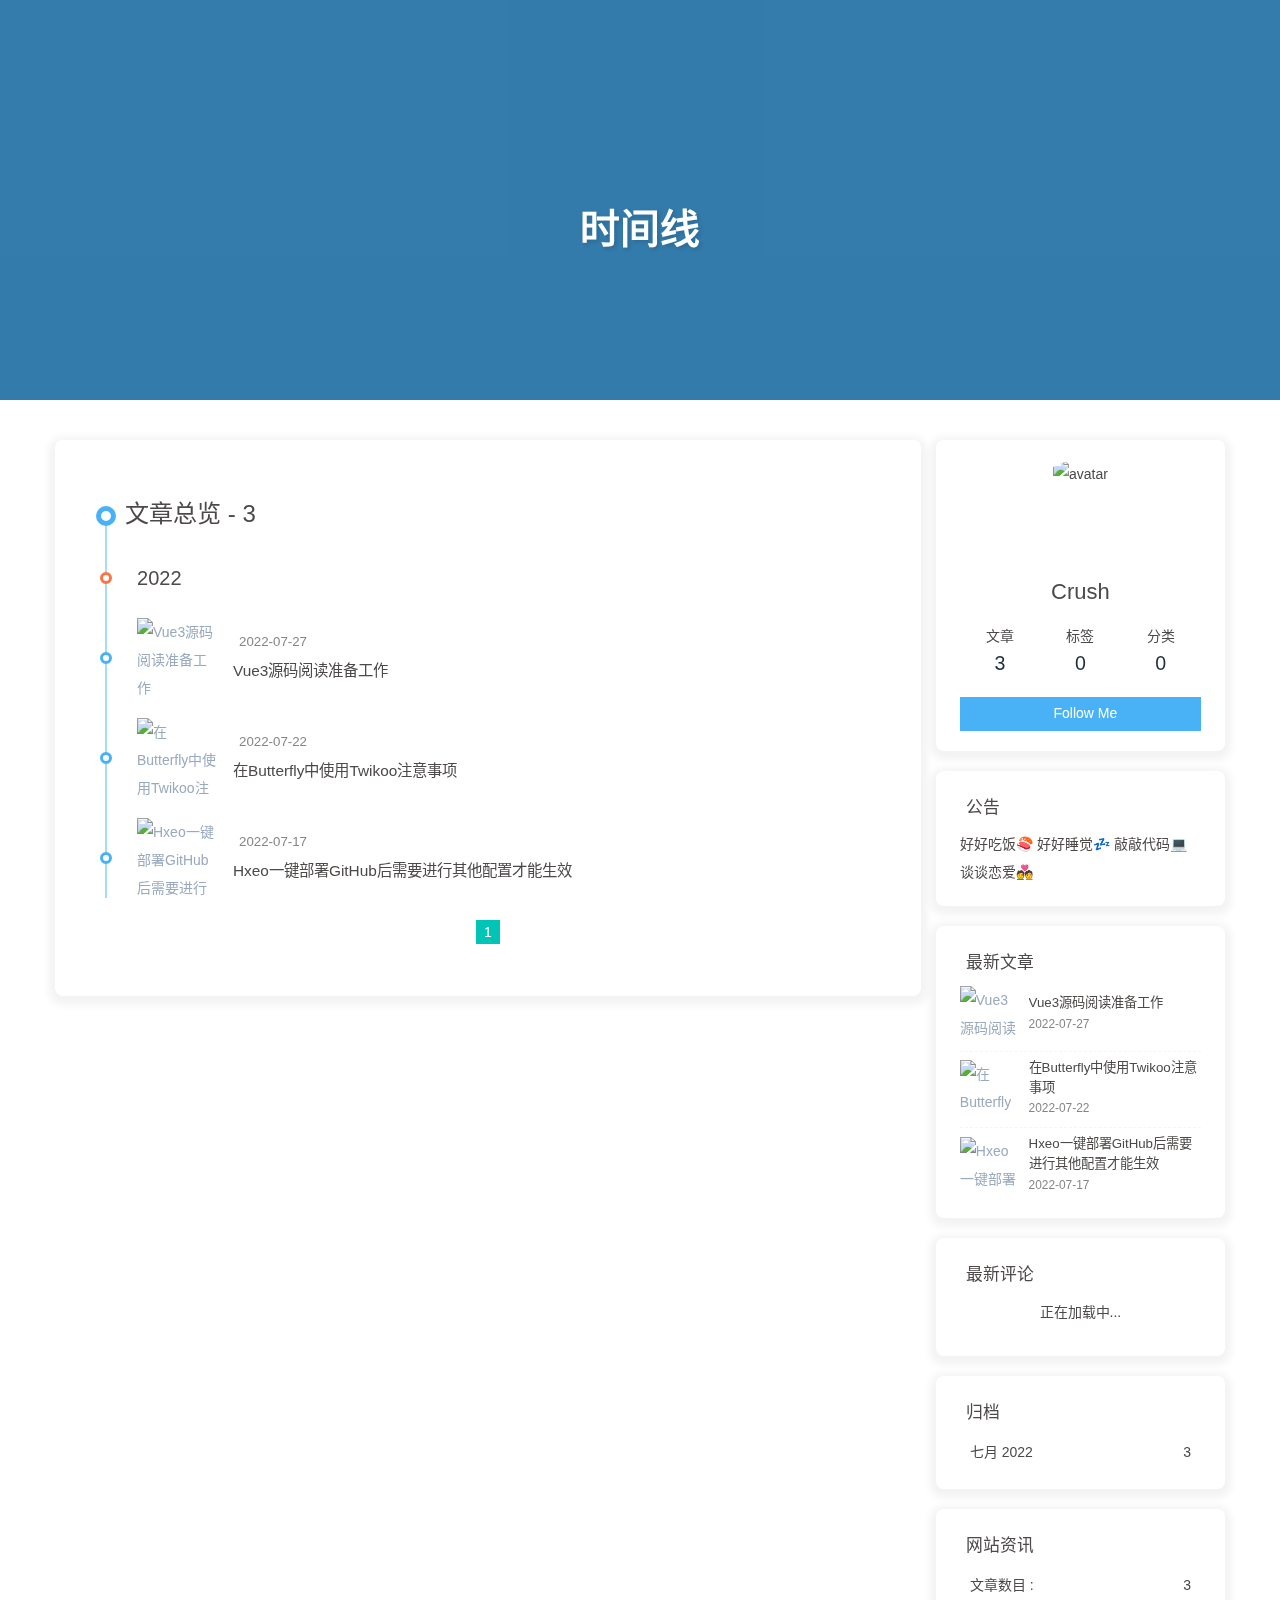
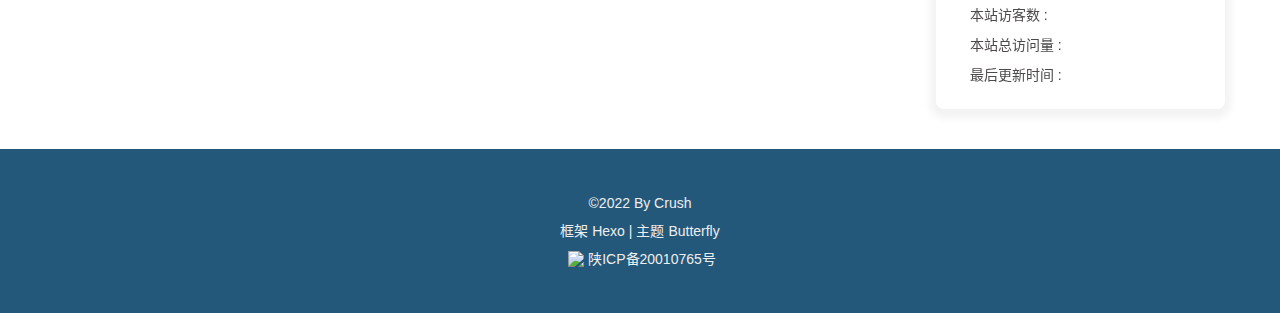
==== commit 8199bbab: "新增首页产看最新评论功能" ====
--- a/archives/index.html
+++ b/archives/index.html
@@ -1,12 +1,12 @@
 <!DOCTYPE html><html lang="zh-CN" data-theme="light"><head><meta charset="UTF-8"><meta http-equiv="X-UA-Compatible" content="IE=edge"><meta name="viewport" content="width=device-width, initial-scale=1.0, maximum-scale=1.0, user-scalable=no"><title>时间线 | 南浔</title><meta name="author" content="Crush"><meta name="copyright" content="Crush"><meta name="format-detection" content="telephone=no"><meta name="theme-color" content="#ffffff"><meta property="og:type" content="website">
 <meta property="og:title" content="时间线">
-<meta property="og:url" content="https://hexo.xuejianblog.com/archives/index.html">
+<meta property="og:url" content="http://xuejianblog.com/archives/index.html">
 <meta property="og:site_name" content="南浔">
 <meta property="og:locale" content="zh_CN">
-<meta property="og:image" content="https://hexo.xuejianblog.com/img/user.jpg">
+<meta property="og:image" content="http://xuejianblog.com/img/user.jpg">
 <meta property="article:author" content="Crush">
 <meta name="twitter:card" content="summary">
-<meta name="twitter:image" content="https://hexo.xuejianblog.com/img/user.jpg"><link rel="shortcut icon" href="/img/favicon.png"><link rel="canonical" href="https://hexo.xuejianblog.com/archives/"><link rel="preconnect" href="//cdn.jsdelivr.net"/><link rel="preconnect" href="//busuanzi.ibruce.info"/><link rel="stylesheet" href="/css/index.css"><link rel="stylesheet" href="https://cdn.jsdelivr.net/npm/@fortawesome/fontawesome-free/css/all.min.css" media="print" onload="this.media='all'"><link rel="stylesheet" href="https://cdn.jsdelivr.net/npm/@fancyapps/ui/dist/fancybox.min.css" media="print" onload="this.media='all'"><script>const GLOBAL_CONFIG = { 
+<meta name="twitter:image" content="http://xuejianblog.com/img/user.jpg"><link rel="shortcut icon" href="/img/favicon.png"><link rel="canonical" href="http://xuejianblog.com/archives/"><link rel="preconnect" href="//cdn.jsdelivr.net"/><link rel="preconnect" href="//busuanzi.ibruce.info"/><link rel="stylesheet" href="/css/index.css"><link rel="stylesheet" href="https://cdn.jsdelivr.net/npm/@fortawesome/fontawesome-free/css/all.min.css" media="print" onload="this.media='all'"><link rel="stylesheet" href="https://cdn.jsdelivr.net/npm/@fancyapps/ui/dist/fancybox.min.css" media="print" onload="this.media='all'"><script>const GLOBAL_CONFIG = { 
   root: '/',
   algolia: undefined,
   localSearch: undefined,
@@ -48,7 +48,7 @@
   isHome: false,
   isHighlightShrink: false,
   isToc: false,
-  postUpdate: '2022-07-22 14:11:55'
+  postUpdate: '2022-07-27 16:35:59'
 }</script><noscript><style type="text/css">
   #nav {
     opacity: 1
@@ -137,7 +137,7 @@
       }
     }
     detectApple()
-    })(window)</script><meta name="generator" content="Hexo 6.2.0"></head><body><div id="loading-box"><div class="loading-left-bg"></div><div class="loading-right-bg"></div><div class="spinner-box"><div class="configure-border-1"><div class="configure-core"></div></div><div class="configure-border-2"><div class="configure-core"></div></div><div class="loading-word">加载中...</div></div></div><div id="web_bg"></div><div id="sidebar"><div id="menu-mask"></div><div id="sidebar-menus"><div class="avatar-img is-center"><img src="/img/user.jpg" onerror="onerror=null;src='/img/friend_404.gif'" alt="avatar"/></div><div class="sidebar-site-data site-data is-center"><a href="/archives/"><div class="headline">文章</div><div class="length-num">3</div></a><a href="/tags/"><div class="headline">标签</div><div class="length-num">0</div></a><a href="/categories/"><div class="headline">分类</div><div class="length-num">0</div></a></div><hr/><div class="menus_items"><div class="menus_item"><a class="site-page" href="/"><i class="fa-fw fas fa-home"></i><span> 首页</span></a></div><div class="menus_item"><a class="site-page" href="/archives/"><i class="fa-fw fas fa-archive"></i><span> 时间线</span></a></div><div class="menus_item"><a class="site-page group" href="javascript:void(0);"><i class="fa-fw fas fa-list"></i><span> 娱乐</span><i class="fas fa-chevron-down"></i></a><ul class="menus_item_child"><li><a class="site-page child" href="/music/"><i class="fa-fw fas fa-music"></i><span> 音乐</span></a></li><li><a class="site-page child" href="/movies/"><i class="fa-fw fas fa-video"></i><span> 视频</span></a></li></ul></div><div class="menus_item"><a class="site-page" href="/about/"><i class="fa-fw fas fa-heart"></i><span> 关于我</span></a></div></div></div></div><div class="page" id="body-wrap"><header class="not-home-page" id="page-header" style="background-image: url('/img/back.jpg')"><nav id="nav"><span id="blog_name"><a id="site-name" href="/">南浔</a></span><div id="menus"><div class="menus_items"><div class="menus_item"><a class="site-page" href="/"><i class="fa-fw fas fa-home"></i><span> 首页</span></a></div><div class="menus_item"><a class="site-page" href="/archives/"><i class="fa-fw fas fa-archive"></i><span> 时间线</span></a></div><div class="menus_item"><a class="site-page group" href="javascript:void(0);"><i class="fa-fw fas fa-list"></i><span> 娱乐</span><i class="fas fa-chevron-down"></i></a><ul class="menus_item_child"><li><a class="site-page child" href="/music/"><i class="fa-fw fas fa-music"></i><span> 音乐</span></a></li><li><a class="site-page child" href="/movies/"><i class="fa-fw fas fa-video"></i><span> 视频</span></a></li></ul></div><div class="menus_item"><a class="site-page" href="/about/"><i class="fa-fw fas fa-heart"></i><span> 关于我</span></a></div></div><div id="toggle-menu"><a class="site-page"><i class="fas fa-bars fa-fw"></i></a></div></div></nav><div id="page-site-info"><h1 id="site-title">时间线</h1></div></header><main class="layout" id="content-inner"><div id="archive"><div class="article-sort-title">文章总览 - 3</div><div class="article-sort"><div class="article-sort-item year">2022</div><div class="article-sort-item"><a class="article-sort-item-img" href="/2022/07/22/butterflyUseTwikoo/" title="在Butterfly中使用Twikoo注意事项"><img src="/img/back.jpg" alt="在Butterfly中使用Twikoo注意事项" onerror="this.onerror=null;this.src='/img/404.jpg'"></a><div class="article-sort-item-info"><div class="article-sort-item-time"><i class="far fa-calendar-alt"></i><time class="post-meta-date-created" datetime="2022-07-22T07:36:34.000Z" title="发表于 2022-07-22 15:36:34">2022-07-22</time></div><a class="article-sort-item-title" href="/2022/07/22/butterflyUseTwikoo/" title="在Butterfly中使用Twikoo注意事项">在Butterfly中使用Twikoo注意事项</a></div></div><div class="article-sort-item"><a class="article-sort-item-img" href="/2022/07/19/About/" title="About"><img src="/img/back.jpg" alt="About" onerror="this.onerror=null;this.src='/img/404.jpg'"></a><div class="article-sort-item-info"><div class="article-sort-item-time"><i class="far fa-calendar-alt"></i><time class="post-meta-date-created" datetime="2022-07-19T07:36:34.000Z" title="发表于 2022-07-19 15:36:34">2022-07-19</time></div><a class="article-sort-item-title" href="/2022/07/19/About/" title="About">About</a></div></div><div class="article-sort-item"><a class="article-sort-item-img" href="/2022/07/17/GitHubPages/" title="Hxeo一键部署GitHub后需要进行其他配置才能生效"><img src="/img/back.jpg" alt="Hxeo一键部署GitHub后需要进行其他配置才能生效" onerror="this.onerror=null;this.src='/img/404.jpg'"></a><div class="article-sort-item-info"><div class="article-sort-item-time"><i class="far fa-calendar-alt"></i><time class="post-meta-date-created" datetime="2022-07-17T07:36:34.000Z" title="发表于 2022-07-17 15:36:34">2022-07-17</time></div><a class="article-sort-item-title" href="/2022/07/17/GitHubPages/" title="Hxeo一键部署GitHub后需要进行其他配置才能生效">Hxeo一键部署GitHub后需要进行其他配置才能生效</a></div></div></div><nav id="pagination"><div class="pagination"><span class="page-number current">1</span></div></nav></div><div class="aside-content" id="aside-content"><div class="card-widget card-info"><div class="is-center"><div class="avatar-img"><img src="/img/user.jpg" onerror="this.onerror=null;this.src='/img/friend_404.gif'" alt="avatar"/></div><div class="author-info__name">Crush</div><div class="author-info__description"></div></div><div class="card-info-data site-data is-center"><a href="/archives/"><div class="headline">文章</div><div class="length-num">3</div></a><a href="/tags/"><div class="headline">标签</div><div class="length-num">0</div></a><a href="/categories/"><div class="headline">分类</div><div class="length-num">0</div></a></div><a id="card-info-btn" target="_blank" rel="noopener" href="https://github.com/crush2020"><i class="fab fa-github"></i><span>Follow Me</span></a></div><div class="card-widget card-announcement"><div class="item-headline"><i class="fas fa-bullhorn fa-shake"></i><span>公告</span></div><div class="announcement_content">好好吃饭🍣 好好睡觉💤 敲敲代码💻 谈谈恋爱💑</div></div><div class="sticky_layout"><div class="card-widget card-recent-post"><div class="item-headline"><i class="fas fa-history"></i><span>最新文章</span></div><div class="aside-list"><div class="aside-list-item"><a class="thumbnail" href="/2022/07/22/butterflyUseTwikoo/" title="在Butterfly中使用Twikoo注意事项"><img src="/img/back.jpg" onerror="this.onerror=null;this.src='/img/404.jpg'" alt="在Butterfly中使用Twikoo注意事项"/></a><div class="content"><a class="title" href="/2022/07/22/butterflyUseTwikoo/" title="在Butterfly中使用Twikoo注意事项">在Butterfly中使用Twikoo注意事项</a><time datetime="2022-07-22T07:36:34.000Z" title="发表于 2022-07-22 15:36:34">2022-07-22</time></div></div><div class="aside-list-item"><a class="thumbnail" href="/2022/07/19/About/" title="About"><img src="/img/back.jpg" onerror="this.onerror=null;this.src='/img/404.jpg'" alt="About"/></a><div class="content"><a class="title" href="/2022/07/19/About/" title="About">About</a><time datetime="2022-07-19T07:36:34.000Z" title="发表于 2022-07-19 15:36:34">2022-07-19</time></div></div><div class="aside-list-item"><a class="thumbnail" href="/2022/07/17/GitHubPages/" title="Hxeo一键部署GitHub后需要进行其他配置才能生效"><img src="/img/back.jpg" onerror="this.onerror=null;this.src='/img/404.jpg'" alt="Hxeo一键部署GitHub后需要进行其他配置才能生效"/></a><div class="content"><a class="title" href="/2022/07/17/GitHubPages/" title="Hxeo一键部署GitHub后需要进行其他配置才能生效">Hxeo一键部署GitHub后需要进行其他配置才能生效</a><time datetime="2022-07-17T07:36:34.000Z" title="发表于 2022-07-17 15:36:34">2022-07-17</time></div></div></div></div><div class="card-widget card-archives"><div class="item-headline"><i class="fas fa-archive"></i><span>归档</span></div><ul class="card-archive-list"><li class="card-archive-list-item"><a class="card-archive-list-link" href="/archives/2022/07/"><span class="card-archive-list-date">七月 2022</span><span class="card-archive-list-count">3</span></a></li></ul></div><div class="card-widget card-webinfo"><div class="item-headline"><i class="fas fa-chart-line"></i><span>网站资讯</span></div><div class="webinfo"><div class="webinfo-item"><div class="item-name">文章数目 :</div><div class="item-count">3</div></div><div class="webinfo-item"><div class="item-name">本站访客数 :</div><div class="item-count" id="busuanzi_value_site_uv"><i class="fa-solid fa-spinner fa-spin"></i></div></div><div class="webinfo-item"><div class="item-name">本站总访问量 :</div><div class="item-count" id="busuanzi_value_site_pv"><i class="fa-solid fa-spinner fa-spin"></i></div></div><div class="webinfo-item"><div class="item-name">最后更新时间 :</div><div class="item-count" id="last-push-date" data-lastPushDate="2022-07-22T06:11:55.230Z"><i class="fa-solid fa-spinner fa-spin"></i></div></div></div></div></div></div></main><footer id="footer" style="background-image: url('/img/back.jpg')"><div id="footer-wrap"><div class="copyright">&copy;2022 By Crush</div><div class="framework-info"><span>框架 </span><a target="_blank" rel="noopener" href="https://hexo.io">Hexo</a><span class="footer-separator">|</span><span>主题 </span><a target="_blank" rel="noopener" href="https://github.com/jerryc127/hexo-theme-butterfly">Butterfly</a></div><div class="footer_custom_text"><a target="_blank" rel="noopener" href="https://beian.miit.gov.cn/#/Integrated/index"><img class="icp-icon" src="https://g.csdnimg.cn/common/csdn-footer/images/badge.png"><span>陕ICP备20010765号</span></a></div></div></footer></div><div id="rightside"><div id="rightside-config-hide"><button id="darkmode" type="button" title="浅色和深色模式转换"><i class="fas fa-adjust"></i></button><button id="hide-aside-btn" type="button" title="单栏和双栏切换"><i class="fas fa-arrows-alt-h"></i></button></div><div id="rightside-config-show"><button id="rightside_config" type="button" title="设置"><i class="fas fa-cog fa-spin"></i></button><button id="go-up" type="button" title="回到顶部"><i class="fas fa-arrow-up"></i></button></div></div><div><script src="/js/utils.js"></script><script src="/js/main.js"></script><script src="https://cdn.jsdelivr.net/npm/@fancyapps/ui/dist/fancybox.umd.min.js"></script><script>var preloader = {
+    })(window)</script><meta name="generator" content="Hexo 6.2.0"></head><body><div id="loading-box"><div class="loading-left-bg"></div><div class="loading-right-bg"></div><div class="spinner-box"><div class="configure-border-1"><div class="configure-core"></div></div><div class="configure-border-2"><div class="configure-core"></div></div><div class="loading-word">加载中...</div></div></div><div id="web_bg"></div><div id="sidebar"><div id="menu-mask"></div><div id="sidebar-menus"><div class="avatar-img is-center"><img src="/img/user.jpg" onerror="onerror=null;src='/img/friend_404.gif'" alt="avatar"/></div><div class="sidebar-site-data site-data is-center"><a href="/archives/"><div class="headline">文章</div><div class="length-num">3</div></a><a href="/tags/"><div class="headline">标签</div><div class="length-num">0</div></a><a href="/categories/"><div class="headline">分类</div><div class="length-num">0</div></a></div><hr/><div class="menus_items"><div class="menus_item"><a class="site-page" href="/"><i class="fa-fw fas fa-home"></i><span> 首页</span></a></div><div class="menus_item"><a class="site-page" href="/archives/"><i class="fa-fw fas fa-archive"></i><span> 时间线</span></a></div><div class="menus_item"><a class="site-page group" href="javascript:void(0);"><i class="fa-fw fas fa-list"></i><span> 娱乐</span><i class="fas fa-chevron-down"></i></a><ul class="menus_item_child"><li><a class="site-page child" href="/music/"><i class="fa-fw fas fa-music"></i><span> 音乐</span></a></li><li><a class="site-page child" href="/movies/"><i class="fa-fw fas fa-video"></i><span> 视频</span></a></li></ul></div><div class="menus_item"><a class="site-page" href="/about/"><i class="fa-fw fas fa-heart"></i><span> 关于我</span></a></div></div></div></div><div class="page" id="body-wrap"><header class="not-home-page" id="page-header" style="background-image: url('/img/back.jpg')"><nav id="nav"><span id="blog_name"><a id="site-name" href="/">南浔</a></span><div id="menus"><div class="menus_items"><div class="menus_item"><a class="site-page" href="/"><i class="fa-fw fas fa-home"></i><span> 首页</span></a></div><div class="menus_item"><a class="site-page" href="/archives/"><i class="fa-fw fas fa-archive"></i><span> 时间线</span></a></div><div class="menus_item"><a class="site-page group" href="javascript:void(0);"><i class="fa-fw fas fa-list"></i><span> 娱乐</span><i class="fas fa-chevron-down"></i></a><ul class="menus_item_child"><li><a class="site-page child" href="/music/"><i class="fa-fw fas fa-music"></i><span> 音乐</span></a></li><li><a class="site-page child" href="/movies/"><i class="fa-fw fas fa-video"></i><span> 视频</span></a></li></ul></div><div class="menus_item"><a class="site-page" href="/about/"><i class="fa-fw fas fa-heart"></i><span> 关于我</span></a></div></div><div id="toggle-menu"><a class="site-page"><i class="fas fa-bars fa-fw"></i></a></div></div></nav><div id="page-site-info"><h1 id="site-title">时间线</h1></div></header><main class="layout" id="content-inner"><div id="archive"><div class="article-sort-title">文章总览 - 3</div><div class="article-sort"><div class="article-sort-item year">2022</div><div class="article-sort-item"><a class="article-sort-item-img" href="/2022/07/27/Vue3core/prepare/" title="Vue3源码阅读准备工作"><img src="/img/back.jpg" alt="Vue3源码阅读准备工作" onerror="this.onerror=null;this.src='/img/404.jpg'"></a><div class="article-sort-item-info"><div class="article-sort-item-time"><i class="far fa-calendar-alt"></i><time class="post-meta-date-created" datetime="2022-07-27T07:36:34.000Z" title="发表于 2022-07-27 15:36:34">2022-07-27</time></div><a class="article-sort-item-title" href="/2022/07/27/Vue3core/prepare/" title="Vue3源码阅读准备工作">Vue3源码阅读准备工作</a></div></div><div class="article-sort-item"><a class="article-sort-item-img" href="/2022/07/22/butterflyUseTwikoo/" title="在Butterfly中使用Twikoo注意事项"><img src="/img/back.jpg" alt="在Butterfly中使用Twikoo注意事项" onerror="this.onerror=null;this.src='/img/404.jpg'"></a><div class="article-sort-item-info"><div class="article-sort-item-time"><i class="far fa-calendar-alt"></i><time class="post-meta-date-created" datetime="2022-07-22T07:36:34.000Z" title="发表于 2022-07-22 15:36:34">2022-07-22</time></div><a class="article-sort-item-title" href="/2022/07/22/butterflyUseTwikoo/" title="在Butterfly中使用Twikoo注意事项">在Butterfly中使用Twikoo注意事项</a></div></div><div class="article-sort-item"><a class="article-sort-item-img" href="/2022/07/17/GitHubPages/" title="Hxeo一键部署GitHub后需要进行其他配置才能生效"><img src="/img/back.jpg" alt="Hxeo一键部署GitHub后需要进行其他配置才能生效" onerror="this.onerror=null;this.src='/img/404.jpg'"></a><div class="article-sort-item-info"><div class="article-sort-item-time"><i class="far fa-calendar-alt"></i><time class="post-meta-date-created" datetime="2022-07-17T07:36:34.000Z" title="发表于 2022-07-17 15:36:34">2022-07-17</time></div><a class="article-sort-item-title" href="/2022/07/17/GitHubPages/" title="Hxeo一键部署GitHub后需要进行其他配置才能生效">Hxeo一键部署GitHub后需要进行其他配置才能生效</a></div></div></div><nav id="pagination"><div class="pagination"><span class="page-number current">1</span></div></nav></div><div class="aside-content" id="aside-content"><div class="card-widget card-info"><div class="is-center"><div class="avatar-img"><img src="/img/user.jpg" onerror="this.onerror=null;this.src='/img/friend_404.gif'" alt="avatar"/></div><div class="author-info__name">Crush</div><div class="author-info__description"></div></div><div class="card-info-data site-data is-center"><a href="/archives/"><div class="headline">文章</div><div class="length-num">3</div></a><a href="/tags/"><div class="headline">标签</div><div class="length-num">0</div></a><a href="/categories/"><div class="headline">分类</div><div class="length-num">0</div></a></div><a id="card-info-btn" target="_blank" rel="noopener" href="https://github.com/crush2020"><i class="fab fa-github"></i><span>Follow Me</span></a></div><div class="card-widget card-announcement"><div class="item-headline"><i class="fas fa-bullhorn fa-shake"></i><span>公告</span></div><div class="announcement_content">好好吃饭🍣 好好睡觉💤 敲敲代码💻 谈谈恋爱💑</div></div><div class="sticky_layout"><div class="card-widget card-recent-post"><div class="item-headline"><i class="fas fa-history"></i><span>最新文章</span></div><div class="aside-list"><div class="aside-list-item"><a class="thumbnail" href="/2022/07/27/Vue3core/prepare/" title="Vue3源码阅读准备工作"><img src="/img/back.jpg" onerror="this.onerror=null;this.src='/img/404.jpg'" alt="Vue3源码阅读准备工作"/></a><div class="content"><a class="title" href="/2022/07/27/Vue3core/prepare/" title="Vue3源码阅读准备工作">Vue3源码阅读准备工作</a><time datetime="2022-07-27T07:36:34.000Z" title="发表于 2022-07-27 15:36:34">2022-07-27</time></div></div><div class="aside-list-item"><a class="thumbnail" href="/2022/07/22/butterflyUseTwikoo/" title="在Butterfly中使用Twikoo注意事项"><img src="/img/back.jpg" onerror="this.onerror=null;this.src='/img/404.jpg'" alt="在Butterfly中使用Twikoo注意事项"/></a><div class="content"><a class="title" href="/2022/07/22/butterflyUseTwikoo/" title="在Butterfly中使用Twikoo注意事项">在Butterfly中使用Twikoo注意事项</a><time datetime="2022-07-22T07:36:34.000Z" title="发表于 2022-07-22 15:36:34">2022-07-22</time></div></div><div class="aside-list-item"><a class="thumbnail" href="/2022/07/17/GitHubPages/" title="Hxeo一键部署GitHub后需要进行其他配置才能生效"><img src="/img/back.jpg" onerror="this.onerror=null;this.src='/img/404.jpg'" alt="Hxeo一键部署GitHub后需要进行其他配置才能生效"/></a><div class="content"><a class="title" href="/2022/07/17/GitHubPages/" title="Hxeo一键部署GitHub后需要进行其他配置才能生效">Hxeo一键部署GitHub后需要进行其他配置才能生效</a><time datetime="2022-07-17T07:36:34.000Z" title="发表于 2022-07-17 15:36:34">2022-07-17</time></div></div></div></div><div class="card-widget" id="card-newest-comments"><div class="item-headline"><i class="fas fa-comment-dots"></i><span>最新评论</span></div><div class="aside-list"><span>正在加载中...</span></div></div><div class="card-widget card-archives"><div class="item-headline"><i class="fas fa-archive"></i><span>归档</span></div><ul class="card-archive-list"><li class="card-archive-list-item"><a class="card-archive-list-link" href="/archives/2022/07/"><span class="card-archive-list-date">七月 2022</span><span class="card-archive-list-count">3</span></a></li></ul></div><div class="card-widget card-webinfo"><div class="item-headline"><i class="fas fa-chart-line"></i><span>网站资讯</span></div><div class="webinfo"><div class="webinfo-item"><div class="item-name">文章数目 :</div><div class="item-count">3</div></div><div class="webinfo-item"><div class="item-name">本站访客数 :</div><div class="item-count" id="busuanzi_value_site_uv"><i class="fa-solid fa-spinner fa-spin"></i></div></div><div class="webinfo-item"><div class="item-name">本站总访问量 :</div><div class="item-count" id="busuanzi_value_site_pv"><i class="fa-solid fa-spinner fa-spin"></i></div></div><div class="webinfo-item"><div class="item-name">最后更新时间 :</div><div class="item-count" id="last-push-date" data-lastPushDate="2022-07-27T08:35:59.019Z"><i class="fa-solid fa-spinner fa-spin"></i></div></div></div></div></div></div></main><footer id="footer" style="background-image: url('/img/back.jpg')"><div id="footer-wrap"><div class="copyright">&copy;2022 By Crush</div><div class="framework-info"><span>框架 </span><a target="_blank" rel="noopener" href="https://hexo.io">Hexo</a><span class="footer-separator">|</span><span>主题 </span><a target="_blank" rel="noopener" href="https://github.com/jerryc127/hexo-theme-butterfly">Butterfly</a></div><div class="footer_custom_text"><a target="_blank" rel="noopener" href="https://beian.miit.gov.cn/#/Integrated/index"><img class="icp-icon" src="https://g.csdnimg.cn/common/csdn-footer/images/badge.png"><span>陕ICP备20010765号</span></a></div></div></footer></div><div id="rightside"><div id="rightside-config-hide"><button id="darkmode" type="button" title="浅色和深色模式转换"><i class="fas fa-adjust"></i></button><button id="hide-aside-btn" type="button" title="单栏和双栏切换"><i class="fas fa-arrows-alt-h"></i></button></div><div id="rightside-config-show"><button id="rightside_config" type="button" title="设置"><i class="fas fa-cog fa-spin"></i></button><button id="go-up" type="button" title="回到顶部"><i class="fas fa-arrow-up"></i></button></div></div><div><script src="/js/utils.js"></script><script src="/js/main.js"></script><script src="https://cdn.jsdelivr.net/npm/@fancyapps/ui/dist/fancybox.umd.min.js"></script><script>var preloader = {
   endLoading: () => {
     document.body.style.overflow = 'auto';
     document.getElementById('loading-box').classList.add("loaded")
@@ -148,4 +148,92 @@
 
   }
 }
-window.addEventListener('load',preloader.endLoading())</script><div class="js-pjax"></div><script id="click-show-text" src="https://cdn.jsdelivr.net/npm/butterfly-extsrc/dist/click-show-text.min.js" data-mobile="false" data-text="哈哈哈,嘻嘻嘻,嘤嘤嘤,嗡嗡嗡,喵喵喵" data-fontsize="15px" data-random="false" async="async"></script><script async data-pjax src="//busuanzi.ibruce.info/busuanzi/2.3/busuanzi.pure.mini.js"></script></div></body></html>+window.addEventListener('load',preloader.endLoading())</script><div class="js-pjax"></div><script>window.addEventListener('load', () => {
+  const changeContent = (content) => {
+    if (content === '') return content
+
+    content = content.replace(/<img.*?src="(.*?)"?[^\>]+>/ig, '[图片]') // replace image link
+    content = content.replace(/<a[^>]+?href=["']?([^"']+)["']?[^>]*>([^<]+)<\/a>/gi, '[链接]') // replace url
+    content = content.replace(/<pre><code>.*?<\/pre>/gi, '[代码]') // replace code
+    content = content.replace(/<[^>]+>/g,"") // remove html tag
+
+    if (content.length > 150) {
+      content = content.substring(0,150) + '...'
+    }
+    return content
+  }
+
+  const getComment = () => {
+    const runTwikoo = () => {
+      twikoo.getRecentComments({
+        envId: 'https://twikoo-crush2020.vercel.app/',
+        region: 'AWS / N. Virginia (us-east-1)',
+        pageSize: 6,
+        includeReply: true
+      }).then(function (res) {
+        const twikooArray = res.map(e => {
+          return {
+            'content': changeContent(e.comment),
+            'avatar': e.avatar,
+            'nick': e.nick,
+            'url': e.url + '#' + e.id,
+            'date': new Date(e.created).toISOString()
+          }
+        })
+
+        saveToLocal.set('twikoo-newest-comments', JSON.stringify(twikooArray), 10/(60*24))
+        generateHtml(twikooArray)
+      }).catch(function (err) {
+        const $dom = document.querySelector('#card-newest-comments .aside-list')
+        $dom.innerHTML= "无法获取评论，请确认相关配置是否正确"
+      })
+    }
+
+    if (typeof twikoo === 'object') {
+      runTwikoo()
+    } else {
+      getScript('https://cdn.jsdelivr.net/npm/twikoo/dist/twikoo.all.min.js').then(runTwikoo)
+    }
+  }
+
+  const generateHtml = array => {
+    let result = ''
+
+    if (array.length) {
+      for (let i = 0; i < array.length; i++) {
+        result += '<div class=\'aside-list-item\'>'
+
+        if (true) {
+          const name = 'src'
+          result += `<a href='${array[i].url}' class='thumbnail'><img ${name}='${array[i].avatar}' alt='${array[i].nick}'></a>`
+        }
+        
+        result += `<div class='content'>
+        <a class='comment' href='${array[i].url}' title='${array[i].content}'>${array[i].content}</a>
+        <div class='name'><span>${array[i].nick} / </span><time datetime="${array[i].date}">${btf.diffDate(array[i].date, true)}</time></div>
+        </div></div>`
+      }
+    } else {
+      result += '没有评论'
+    }
+
+    let $dom = document.querySelector('#card-newest-comments .aside-list')
+    $dom.innerHTML= result
+    window.lazyLoadInstance && window.lazyLoadInstance.update()
+    window.pjax && window.pjax.refresh($dom)
+  }
+
+  const newestCommentInit = () => {
+    if (document.querySelector('#card-newest-comments .aside-list')) {
+      const data = saveToLocal.get('twikoo-newest-comments')
+      if (data) {
+        generateHtml(JSON.parse(data))
+      } else {
+        getComment()
+      }
+    }
+  }
+
+  newestCommentInit()
+  document.addEventListener('pjax:complete', newestCommentInit)
+})</script><script id="click-show-text" src="https://cdn.jsdelivr.net/npm/butterfly-extsrc/dist/click-show-text.min.js" data-mobile="false" data-text="哈哈哈,嘻嘻嘻,嘤嘤嘤,嗡嗡嗡,喵喵喵" data-fontsize="15px" data-random="false" async="async"></script><script async data-pjax src="//busuanzi.ibruce.info/busuanzi/2.3/busuanzi.pure.mini.js"></script></div></body></html>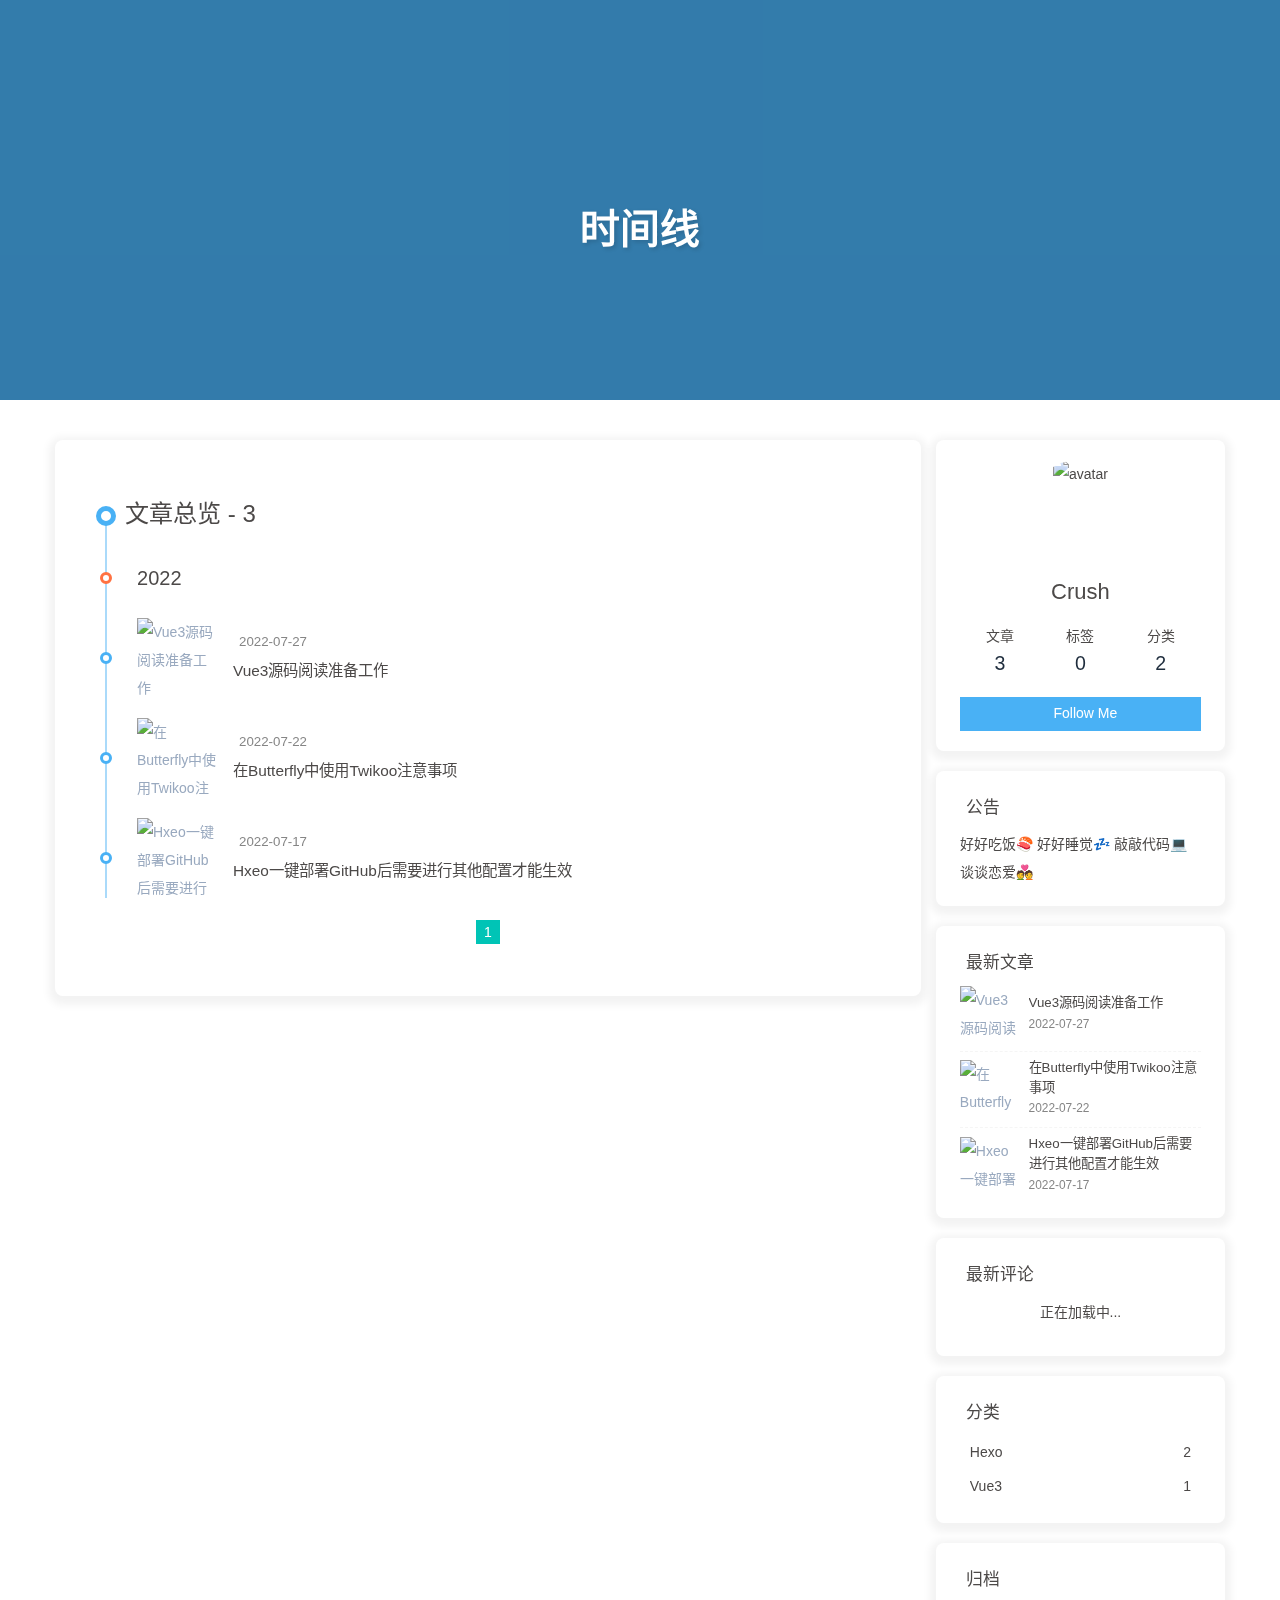
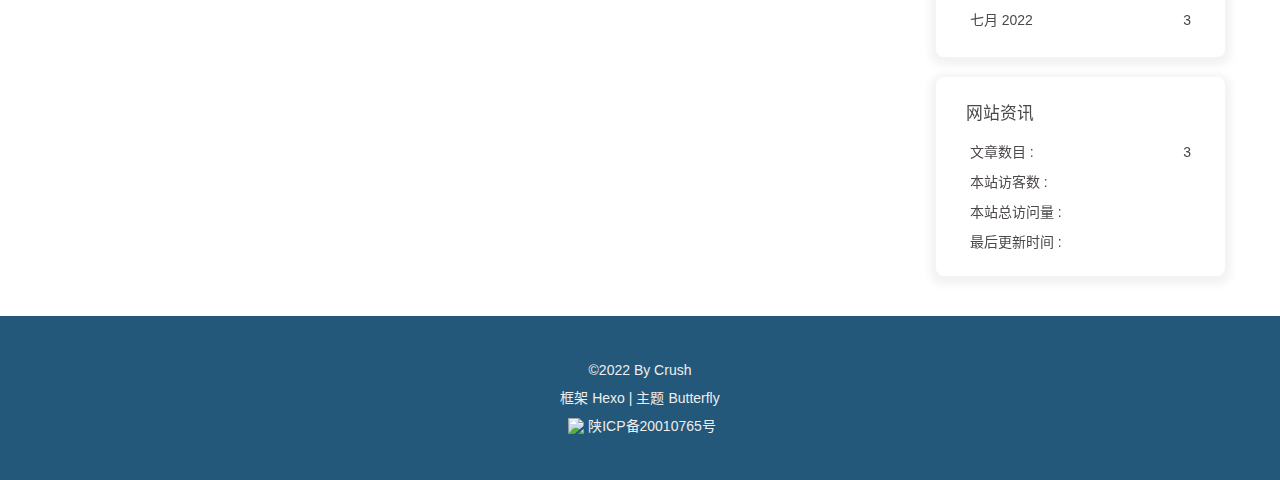
==== commit 933df005: "修改VUe3core下的prepare" ====
--- a/archives/index.html
+++ b/archives/index.html
@@ -48,7 +48,7 @@
   isHome: false,
   isHighlightShrink: false,
   isToc: false,
-  postUpdate: '2022-07-27 16:35:59'
+  postUpdate: '2022-07-29 09:34:53'
 }</script><noscript><style type="text/css">
   #nav {
     opacity: 1
@@ -137,7 +137,14 @@
       }
     }
     detectApple()
-    })(window)</script><meta name="generator" content="Hexo 6.2.0"></head><body><div id="loading-box"><div class="loading-left-bg"></div><div class="loading-right-bg"></div><div class="spinner-box"><div class="configure-border-1"><div class="configure-core"></div></div><div class="configure-border-2"><div class="configure-core"></div></div><div class="loading-word">加载中...</div></div></div><div id="web_bg"></div><div id="sidebar"><div id="menu-mask"></div><div id="sidebar-menus"><div class="avatar-img is-center"><img src="/img/user.jpg" onerror="onerror=null;src='/img/friend_404.gif'" alt="avatar"/></div><div class="sidebar-site-data site-data is-center"><a href="/archives/"><div class="headline">文章</div><div class="length-num">3</div></a><a href="/tags/"><div class="headline">标签</div><div class="length-num">0</div></a><a href="/categories/"><div class="headline">分类</div><div class="length-num">0</div></a></div><hr/><div class="menus_items"><div class="menus_item"><a class="site-page" href="/"><i class="fa-fw fas fa-home"></i><span> 首页</span></a></div><div class="menus_item"><a class="site-page" href="/archives/"><i class="fa-fw fas fa-archive"></i><span> 时间线</span></a></div><div class="menus_item"><a class="site-page group" href="javascript:void(0);"><i class="fa-fw fas fa-list"></i><span> 娱乐</span><i class="fas fa-chevron-down"></i></a><ul class="menus_item_child"><li><a class="site-page child" href="/music/"><i class="fa-fw fas fa-music"></i><span> 音乐</span></a></li><li><a class="site-page child" href="/movies/"><i class="fa-fw fas fa-video"></i><span> 视频</span></a></li></ul></div><div class="menus_item"><a class="site-page" href="/about/"><i class="fa-fw fas fa-heart"></i><span> 关于我</span></a></div></div></div></div><div class="page" id="body-wrap"><header class="not-home-page" id="page-header" style="background-image: url('/img/back.jpg')"><nav id="nav"><span id="blog_name"><a id="site-name" href="/">南浔</a></span><div id="menus"><div class="menus_items"><div class="menus_item"><a class="site-page" href="/"><i class="fa-fw fas fa-home"></i><span> 首页</span></a></div><div class="menus_item"><a class="site-page" href="/archives/"><i class="fa-fw fas fa-archive"></i><span> 时间线</span></a></div><div class="menus_item"><a class="site-page group" href="javascript:void(0);"><i class="fa-fw fas fa-list"></i><span> 娱乐</span><i class="fas fa-chevron-down"></i></a><ul class="menus_item_child"><li><a class="site-page child" href="/music/"><i class="fa-fw fas fa-music"></i><span> 音乐</span></a></li><li><a class="site-page child" href="/movies/"><i class="fa-fw fas fa-video"></i><span> 视频</span></a></li></ul></div><div class="menus_item"><a class="site-page" href="/about/"><i class="fa-fw fas fa-heart"></i><span> 关于我</span></a></div></div><div id="toggle-menu"><a class="site-page"><i class="fas fa-bars fa-fw"></i></a></div></div></nav><div id="page-site-info"><h1 id="site-title">时间线</h1></div></header><main class="layout" id="content-inner"><div id="archive"><div class="article-sort-title">文章总览 - 3</div><div class="article-sort"><div class="article-sort-item year">2022</div><div class="article-sort-item"><a class="article-sort-item-img" href="/2022/07/27/Vue3core/prepare/" title="Vue3源码阅读准备工作"><img src="/img/back.jpg" alt="Vue3源码阅读准备工作" onerror="this.onerror=null;this.src='/img/404.jpg'"></a><div class="article-sort-item-info"><div class="article-sort-item-time"><i class="far fa-calendar-alt"></i><time class="post-meta-date-created" datetime="2022-07-27T07:36:34.000Z" title="发表于 2022-07-27 15:36:34">2022-07-27</time></div><a class="article-sort-item-title" href="/2022/07/27/Vue3core/prepare/" title="Vue3源码阅读准备工作">Vue3源码阅读准备工作</a></div></div><div class="article-sort-item"><a class="article-sort-item-img" href="/2022/07/22/butterflyUseTwikoo/" title="在Butterfly中使用Twikoo注意事项"><img src="/img/back.jpg" alt="在Butterfly中使用Twikoo注意事项" onerror="this.onerror=null;this.src='/img/404.jpg'"></a><div class="article-sort-item-info"><div class="article-sort-item-time"><i class="far fa-calendar-alt"></i><time class="post-meta-date-created" datetime="2022-07-22T07:36:34.000Z" title="发表于 2022-07-22 15:36:34">2022-07-22</time></div><a class="article-sort-item-title" href="/2022/07/22/butterflyUseTwikoo/" title="在Butterfly中使用Twikoo注意事项">在Butterfly中使用Twikoo注意事项</a></div></div><div class="article-sort-item"><a class="article-sort-item-img" href="/2022/07/17/GitHubPages/" title="Hxeo一键部署GitHub后需要进行其他配置才能生效"><img src="/img/back.jpg" alt="Hxeo一键部署GitHub后需要进行其他配置才能生效" onerror="this.onerror=null;this.src='/img/404.jpg'"></a><div class="article-sort-item-info"><div class="article-sort-item-time"><i class="far fa-calendar-alt"></i><time class="post-meta-date-created" datetime="2022-07-17T07:36:34.000Z" title="发表于 2022-07-17 15:36:34">2022-07-17</time></div><a class="article-sort-item-title" href="/2022/07/17/GitHubPages/" title="Hxeo一键部署GitHub后需要进行其他配置才能生效">Hxeo一键部署GitHub后需要进行其他配置才能生效</a></div></div></div><nav id="pagination"><div class="pagination"><span class="page-number current">1</span></div></nav></div><div class="aside-content" id="aside-content"><div class="card-widget card-info"><div class="is-center"><div class="avatar-img"><img src="/img/user.jpg" onerror="this.onerror=null;this.src='/img/friend_404.gif'" alt="avatar"/></div><div class="author-info__name">Crush</div><div class="author-info__description"></div></div><div class="card-info-data site-data is-center"><a href="/archives/"><div class="headline">文章</div><div class="length-num">3</div></a><a href="/tags/"><div class="headline">标签</div><div class="length-num">0</div></a><a href="/categories/"><div class="headline">分类</div><div class="length-num">0</div></a></div><a id="card-info-btn" target="_blank" rel="noopener" href="https://github.com/crush2020"><i class="fab fa-github"></i><span>Follow Me</span></a></div><div class="card-widget card-announcement"><div class="item-headline"><i class="fas fa-bullhorn fa-shake"></i><span>公告</span></div><div class="announcement_content">好好吃饭🍣 好好睡觉💤 敲敲代码💻 谈谈恋爱💑</div></div><div class="sticky_layout"><div class="card-widget card-recent-post"><div class="item-headline"><i class="fas fa-history"></i><span>最新文章</span></div><div class="aside-list"><div class="aside-list-item"><a class="thumbnail" href="/2022/07/27/Vue3core/prepare/" title="Vue3源码阅读准备工作"><img src="/img/back.jpg" onerror="this.onerror=null;this.src='/img/404.jpg'" alt="Vue3源码阅读准备工作"/></a><div class="content"><a class="title" href="/2022/07/27/Vue3core/prepare/" title="Vue3源码阅读准备工作">Vue3源码阅读准备工作</a><time datetime="2022-07-27T07:36:34.000Z" title="发表于 2022-07-27 15:36:34">2022-07-27</time></div></div><div class="aside-list-item"><a class="thumbnail" href="/2022/07/22/butterflyUseTwikoo/" title="在Butterfly中使用Twikoo注意事项"><img src="/img/back.jpg" onerror="this.onerror=null;this.src='/img/404.jpg'" alt="在Butterfly中使用Twikoo注意事项"/></a><div class="content"><a class="title" href="/2022/07/22/butterflyUseTwikoo/" title="在Butterfly中使用Twikoo注意事项">在Butterfly中使用Twikoo注意事项</a><time datetime="2022-07-22T07:36:34.000Z" title="发表于 2022-07-22 15:36:34">2022-07-22</time></div></div><div class="aside-list-item"><a class="thumbnail" href="/2022/07/17/GitHubPages/" title="Hxeo一键部署GitHub后需要进行其他配置才能生效"><img src="/img/back.jpg" onerror="this.onerror=null;this.src='/img/404.jpg'" alt="Hxeo一键部署GitHub后需要进行其他配置才能生效"/></a><div class="content"><a class="title" href="/2022/07/17/GitHubPages/" title="Hxeo一键部署GitHub后需要进行其他配置才能生效">Hxeo一键部署GitHub后需要进行其他配置才能生效</a><time datetime="2022-07-17T07:36:34.000Z" title="发表于 2022-07-17 15:36:34">2022-07-17</time></div></div></div></div><div class="card-widget" id="card-newest-comments"><div class="item-headline"><i class="fas fa-comment-dots"></i><span>最新评论</span></div><div class="aside-list"><span>正在加载中...</span></div></div><div class="card-widget card-archives"><div class="item-headline"><i class="fas fa-archive"></i><span>归档</span></div><ul class="card-archive-list"><li class="card-archive-list-item"><a class="card-archive-list-link" href="/archives/2022/07/"><span class="card-archive-list-date">七月 2022</span><span class="card-archive-list-count">3</span></a></li></ul></div><div class="card-widget card-webinfo"><div class="item-headline"><i class="fas fa-chart-line"></i><span>网站资讯</span></div><div class="webinfo"><div class="webinfo-item"><div class="item-name">文章数目 :</div><div class="item-count">3</div></div><div class="webinfo-item"><div class="item-name">本站访客数 :</div><div class="item-count" id="busuanzi_value_site_uv"><i class="fa-solid fa-spinner fa-spin"></i></div></div><div class="webinfo-item"><div class="item-name">本站总访问量 :</div><div class="item-count" id="busuanzi_value_site_pv"><i class="fa-solid fa-spinner fa-spin"></i></div></div><div class="webinfo-item"><div class="item-name">最后更新时间 :</div><div class="item-count" id="last-push-date" data-lastPushDate="2022-07-27T08:35:59.019Z"><i class="fa-solid fa-spinner fa-spin"></i></div></div></div></div></div></div></main><footer id="footer" style="background-image: url('/img/back.jpg')"><div id="footer-wrap"><div class="copyright">&copy;2022 By Crush</div><div class="framework-info"><span>框架 </span><a target="_blank" rel="noopener" href="https://hexo.io">Hexo</a><span class="footer-separator">|</span><span>主题 </span><a target="_blank" rel="noopener" href="https://github.com/jerryc127/hexo-theme-butterfly">Butterfly</a></div><div class="footer_custom_text"><a target="_blank" rel="noopener" href="https://beian.miit.gov.cn/#/Integrated/index"><img class="icp-icon" src="https://g.csdnimg.cn/common/csdn-footer/images/badge.png"><span>陕ICP备20010765号</span></a></div></div></footer></div><div id="rightside"><div id="rightside-config-hide"><button id="darkmode" type="button" title="浅色和深色模式转换"><i class="fas fa-adjust"></i></button><button id="hide-aside-btn" type="button" title="单栏和双栏切换"><i class="fas fa-arrows-alt-h"></i></button></div><div id="rightside-config-show"><button id="rightside_config" type="button" title="设置"><i class="fas fa-cog fa-spin"></i></button><button id="go-up" type="button" title="回到顶部"><i class="fas fa-arrow-up"></i></button></div></div><div><script src="/js/utils.js"></script><script src="/js/main.js"></script><script src="https://cdn.jsdelivr.net/npm/@fancyapps/ui/dist/fancybox.umd.min.js"></script><script>var preloader = {
+    })(window)</script><meta name="generator" content="Hexo 6.2.0"></head><body><div id="loading-box"><div class="loading-left-bg"></div><div class="loading-right-bg"></div><div class="spinner-box"><div class="configure-border-1"><div class="configure-core"></div></div><div class="configure-border-2"><div class="configure-core"></div></div><div class="loading-word">加载中...</div></div></div><div id="web_bg"></div><div id="sidebar"><div id="menu-mask"></div><div id="sidebar-menus"><div class="avatar-img is-center"><img src="/img/user.jpg" onerror="onerror=null;src='/img/friend_404.gif'" alt="avatar"/></div><div class="sidebar-site-data site-data is-center"><a href="/archives/"><div class="headline">文章</div><div class="length-num">3</div></a><a href="/tags/"><div class="headline">标签</div><div class="length-num">0</div></a><a href="/categories/"><div class="headline">分类</div><div class="length-num">2</div></a></div><hr/><div class="menus_items"><div class="menus_item"><a class="site-page" href="/"><i class="fa-fw fas fa-home"></i><span> 首页</span></a></div><div class="menus_item"><a class="site-page" href="/archives/"><i class="fa-fw fas fa-archive"></i><span> 时间线</span></a></div><div class="menus_item"><a class="site-page" href="/categories/"><i class="fa-fw fas fa-folder-open"></i><span> 分类</span></a></div><div class="menus_item"><a class="site-page group" href="javascript:void(0);"><i class="fa-fw fas fa-list"></i><span> 娱乐</span><i class="fas fa-chevron-down"></i></a><ul class="menus_item_child"><li><a class="site-page child" href="/music/"><i class="fa-fw fas fa-music"></i><span> 音乐</span></a></li><li><a class="site-page child" href="/movies/"><i class="fa-fw fas fa-video"></i><span> 视频</span></a></li></ul></div><div class="menus_item"><a class="site-page" href="/about/"><i class="fa-fw fas fa-heart"></i><span> 关于我</span></a></div></div></div></div><div class="page" id="body-wrap"><header class="not-home-page" id="page-header" style="background-image: url('/img/back.jpg')"><nav id="nav"><span id="blog_name"><a id="site-name" href="/">南浔</a></span><div id="menus"><div class="menus_items"><div class="menus_item"><a class="site-page" href="/"><i class="fa-fw fas fa-home"></i><span> 首页</span></a></div><div class="menus_item"><a class="site-page" href="/archives/"><i class="fa-fw fas fa-archive"></i><span> 时间线</span></a></div><div class="menus_item"><a class="site-page" href="/categories/"><i class="fa-fw fas fa-folder-open"></i><span> 分类</span></a></div><div class="menus_item"><a class="site-page group" href="javascript:void(0);"><i class="fa-fw fas fa-list"></i><span> 娱乐</span><i class="fas fa-chevron-down"></i></a><ul class="menus_item_child"><li><a class="site-page child" href="/music/"><i class="fa-fw fas fa-music"></i><span> 音乐</span></a></li><li><a class="site-page child" href="/movies/"><i class="fa-fw fas fa-video"></i><span> 视频</span></a></li></ul></div><div class="menus_item"><a class="site-page" href="/about/"><i class="fa-fw fas fa-heart"></i><span> 关于我</span></a></div></div><div id="toggle-menu"><a class="site-page"><i class="fas fa-bars fa-fw"></i></a></div></div></nav><div id="page-site-info"><h1 id="site-title">时间线</h1></div></header><main class="layout" id="content-inner"><div id="archive"><div class="article-sort-title">文章总览 - 3</div><div class="article-sort"><div class="article-sort-item year">2022</div><div class="article-sort-item"><a class="article-sort-item-img" href="/2022/07/27/Vue3core/prepare/" title="Vue3源码阅读准备工作"><img src="/img/back.jpg" alt="Vue3源码阅读准备工作" onerror="this.onerror=null;this.src='/img/404.jpg'"></a><div class="article-sort-item-info"><div class="article-sort-item-time"><i class="far fa-calendar-alt"></i><time class="post-meta-date-created" datetime="2022-07-27T07:36:34.000Z" title="发表于 2022-07-27 15:36:34">2022-07-27</time></div><a class="article-sort-item-title" href="/2022/07/27/Vue3core/prepare/" title="Vue3源码阅读准备工作">Vue3源码阅读准备工作</a></div></div><div class="article-sort-item"><a class="article-sort-item-img" href="/2022/07/22/butterflyUseTwikoo/" title="在Butterfly中使用Twikoo注意事项"><img src="/img/back.jpg" alt="在Butterfly中使用Twikoo注意事项" onerror="this.onerror=null;this.src='/img/404.jpg'"></a><div class="article-sort-item-info"><div class="article-sort-item-time"><i class="far fa-calendar-alt"></i><time class="post-meta-date-created" datetime="2022-07-22T07:36:34.000Z" title="发表于 2022-07-22 15:36:34">2022-07-22</time></div><a class="article-sort-item-title" href="/2022/07/22/butterflyUseTwikoo/" title="在Butterfly中使用Twikoo注意事项">在Butterfly中使用Twikoo注意事项</a></div></div><div class="article-sort-item"><a class="article-sort-item-img" href="/2022/07/17/GitHubPages/" title="Hxeo一键部署GitHub后需要进行其他配置才能生效"><img src="/img/back.jpg" alt="Hxeo一键部署GitHub后需要进行其他配置才能生效" onerror="this.onerror=null;this.src='/img/404.jpg'"></a><div class="article-sort-item-info"><div class="article-sort-item-time"><i class="far fa-calendar-alt"></i><time class="post-meta-date-created" datetime="2022-07-17T07:36:34.000Z" title="发表于 2022-07-17 15:36:34">2022-07-17</time></div><a class="article-sort-item-title" href="/2022/07/17/GitHubPages/" title="Hxeo一键部署GitHub后需要进行其他配置才能生效">Hxeo一键部署GitHub后需要进行其他配置才能生效</a></div></div></div><nav id="pagination"><div class="pagination"><span class="page-number current">1</span></div></nav></div><div class="aside-content" id="aside-content"><div class="card-widget card-info"><div class="is-center"><div class="avatar-img"><img src="/img/user.jpg" onerror="this.onerror=null;this.src='/img/friend_404.gif'" alt="avatar"/></div><div class="author-info__name">Crush</div><div class="author-info__description"></div></div><div class="card-info-data site-data is-center"><a href="/archives/"><div class="headline">文章</div><div class="length-num">3</div></a><a href="/tags/"><div class="headline">标签</div><div class="length-num">0</div></a><a href="/categories/"><div class="headline">分类</div><div class="length-num">2</div></a></div><a id="card-info-btn" target="_blank" rel="noopener" href="https://github.com/crush2020"><i class="fab fa-github"></i><span>Follow Me</span></a></div><div class="card-widget card-announcement"><div class="item-headline"><i class="fas fa-bullhorn fa-shake"></i><span>公告</span></div><div class="announcement_content">好好吃饭🍣 好好睡觉💤 敲敲代码💻 谈谈恋爱💑</div></div><div class="sticky_layout"><div class="card-widget card-recent-post"><div class="item-headline"><i class="fas fa-history"></i><span>最新文章</span></div><div class="aside-list"><div class="aside-list-item"><a class="thumbnail" href="/2022/07/27/Vue3core/prepare/" title="Vue3源码阅读准备工作"><img src="/img/back.jpg" onerror="this.onerror=null;this.src='/img/404.jpg'" alt="Vue3源码阅读准备工作"/></a><div class="content"><a class="title" href="/2022/07/27/Vue3core/prepare/" title="Vue3源码阅读准备工作">Vue3源码阅读准备工作</a><time datetime="2022-07-27T07:36:34.000Z" title="发表于 2022-07-27 15:36:34">2022-07-27</time></div></div><div class="aside-list-item"><a class="thumbnail" href="/2022/07/22/butterflyUseTwikoo/" title="在Butterfly中使用Twikoo注意事项"><img src="/img/back.jpg" onerror="this.onerror=null;this.src='/img/404.jpg'" alt="在Butterfly中使用Twikoo注意事项"/></a><div class="content"><a class="title" href="/2022/07/22/butterflyUseTwikoo/" title="在Butterfly中使用Twikoo注意事项">在Butterfly中使用Twikoo注意事项</a><time datetime="2022-07-22T07:36:34.000Z" title="发表于 2022-07-22 15:36:34">2022-07-22</time></div></div><div class="aside-list-item"><a class="thumbnail" href="/2022/07/17/GitHubPages/" title="Hxeo一键部署GitHub后需要进行其他配置才能生效"><img src="/img/back.jpg" onerror="this.onerror=null;this.src='/img/404.jpg'" alt="Hxeo一键部署GitHub后需要进行其他配置才能生效"/></a><div class="content"><a class="title" href="/2022/07/17/GitHubPages/" title="Hxeo一键部署GitHub后需要进行其他配置才能生效">Hxeo一键部署GitHub后需要进行其他配置才能生效</a><time datetime="2022-07-17T07:36:34.000Z" title="发表于 2022-07-17 15:36:34">2022-07-17</time></div></div></div></div><div class="card-widget" id="card-newest-comments"><div class="item-headline"><i class="fas fa-comment-dots"></i><span>最新评论</span></div><div class="aside-list"><span>正在加载中...</span></div></div><div class="card-widget card-categories"><div class="item-headline">
+            <i class="fas fa-folder-open"></i>
+            <span>分类</span>
+            
+            </div>
+            <ul class="card-category-list" id="aside-cat-list">
+            <li class="card-category-list-item "><a class="card-category-list-link" href="/categories/Hexo/"><span class="card-category-list-name">Hexo</span><span class="card-category-list-count">2</span></a></li><li class="card-category-list-item "><a class="card-category-list-link" href="/categories/Vue3/"><span class="card-category-list-name">Vue3</span><span class="card-category-list-count">1</span></a></li>
+            </ul></div><div class="card-widget card-archives"><div class="item-headline"><i class="fas fa-archive"></i><span>归档</span></div><ul class="card-archive-list"><li class="card-archive-list-item"><a class="card-archive-list-link" href="/archives/2022/07/"><span class="card-archive-list-date">七月 2022</span><span class="card-archive-list-count">3</span></a></li></ul></div><div class="card-widget card-webinfo"><div class="item-headline"><i class="fas fa-chart-line"></i><span>网站资讯</span></div><div class="webinfo"><div class="webinfo-item"><div class="item-name">文章数目 :</div><div class="item-count">3</div></div><div class="webinfo-item"><div class="item-name">本站访客数 :</div><div class="item-count" id="busuanzi_value_site_uv"><i class="fa-solid fa-spinner fa-spin"></i></div></div><div class="webinfo-item"><div class="item-name">本站总访问量 :</div><div class="item-count" id="busuanzi_value_site_pv"><i class="fa-solid fa-spinner fa-spin"></i></div></div><div class="webinfo-item"><div class="item-name">最后更新时间 :</div><div class="item-count" id="last-push-date" data-lastPushDate="2022-07-29T01:34:53.125Z"><i class="fa-solid fa-spinner fa-spin"></i></div></div></div></div></div></div></main><footer id="footer" style="background-image: url('/img/back.jpg')"><div id="footer-wrap"><div class="copyright">&copy;2022 By Crush</div><div class="framework-info"><span>框架 </span><a target="_blank" rel="noopener" href="https://hexo.io">Hexo</a><span class="footer-separator">|</span><span>主题 </span><a target="_blank" rel="noopener" href="https://github.com/jerryc127/hexo-theme-butterfly">Butterfly</a></div><div class="footer_custom_text"><a target="_blank" rel="noopener" href="https://beian.miit.gov.cn/#/Integrated/index"><img class="icp-icon" src="https://g.csdnimg.cn/common/csdn-footer/images/badge.png"><span>陕ICP备20010765号</span></a></div></div></footer></div><div id="rightside"><div id="rightside-config-hide"><button id="darkmode" type="button" title="浅色和深色模式转换"><i class="fas fa-adjust"></i></button><button id="hide-aside-btn" type="button" title="单栏和双栏切换"><i class="fas fa-arrows-alt-h"></i></button></div><div id="rightside-config-show"><button id="rightside_config" type="button" title="设置"><i class="fas fa-cog fa-spin"></i></button><button id="go-up" type="button" title="回到顶部"><i class="fas fa-arrow-up"></i></button></div></div><div><script src="/js/utils.js"></script><script src="/js/main.js"></script><script src="https://cdn.jsdelivr.net/npm/@fancyapps/ui/dist/fancybox.umd.min.js"></script><script>var preloader = {
   endLoading: () => {
     document.body.style.overflow = 'auto';
     document.getElementById('loading-box').classList.add("loaded")
